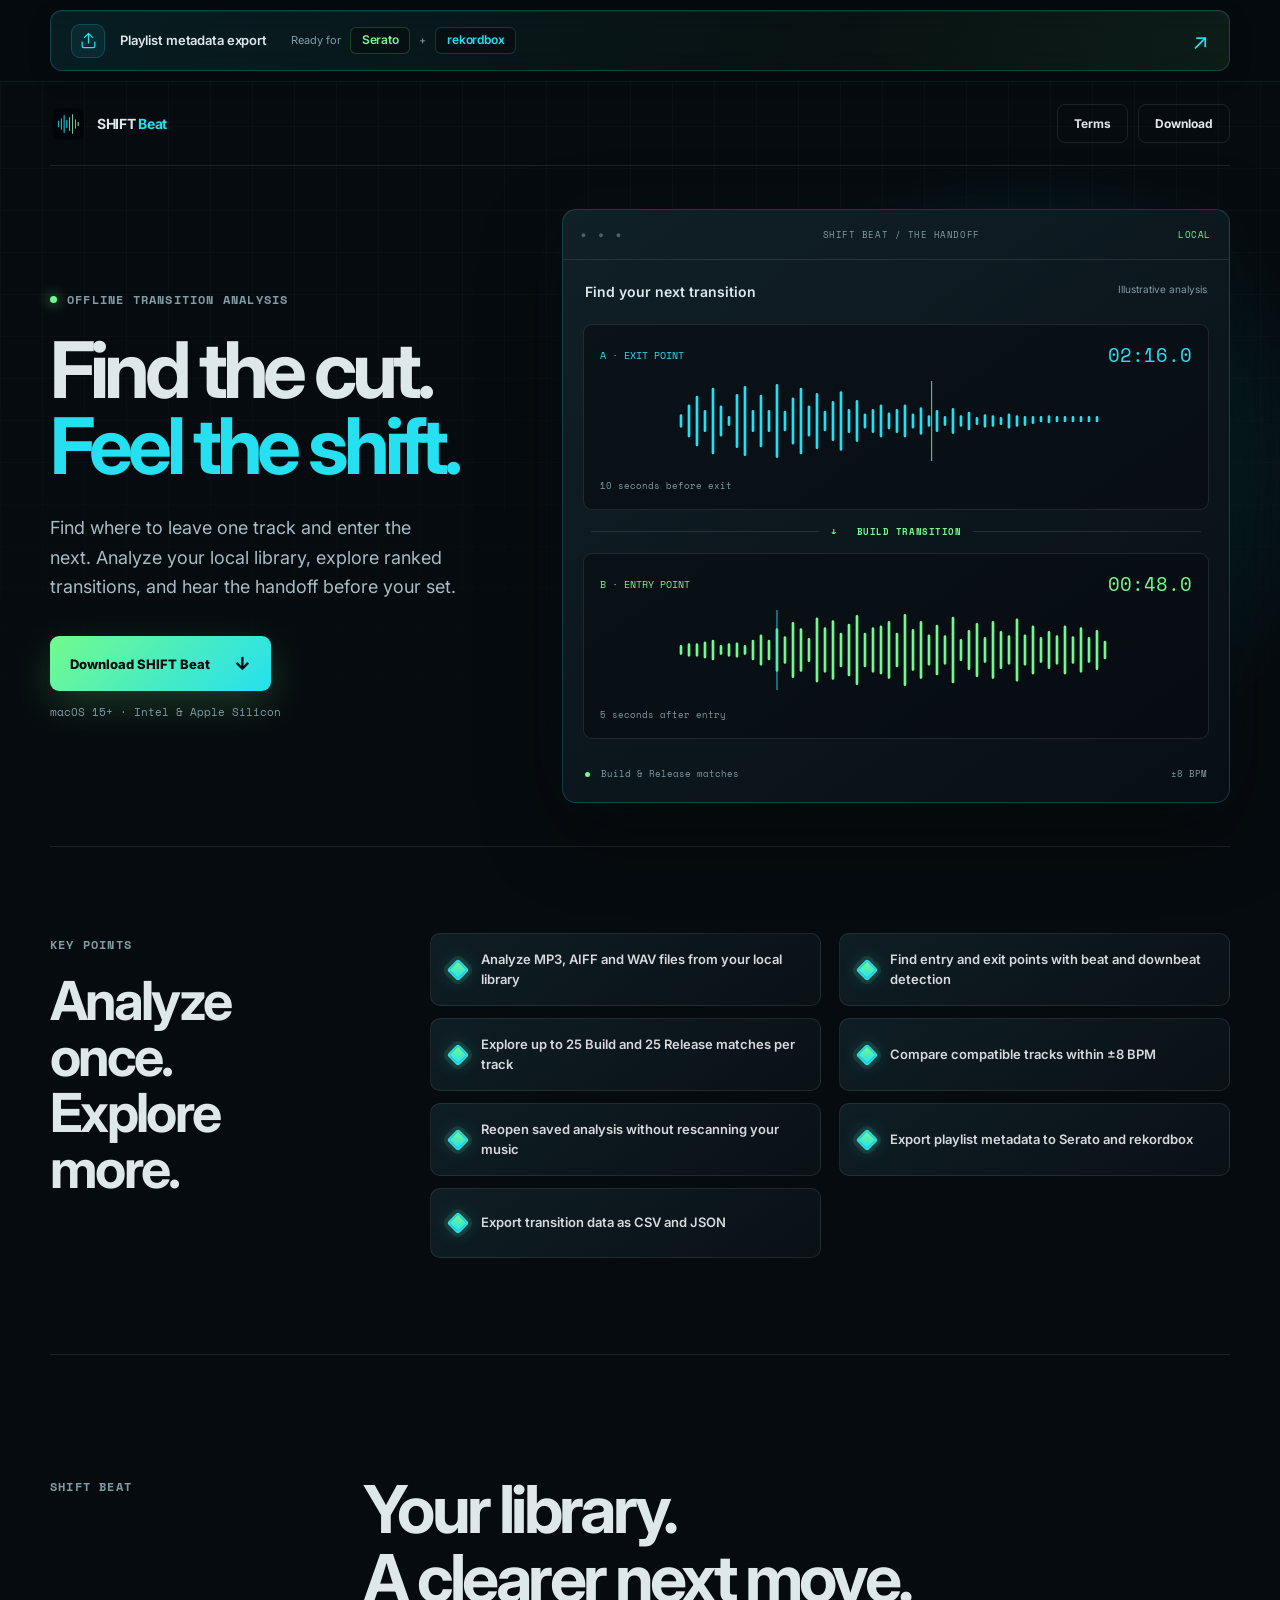
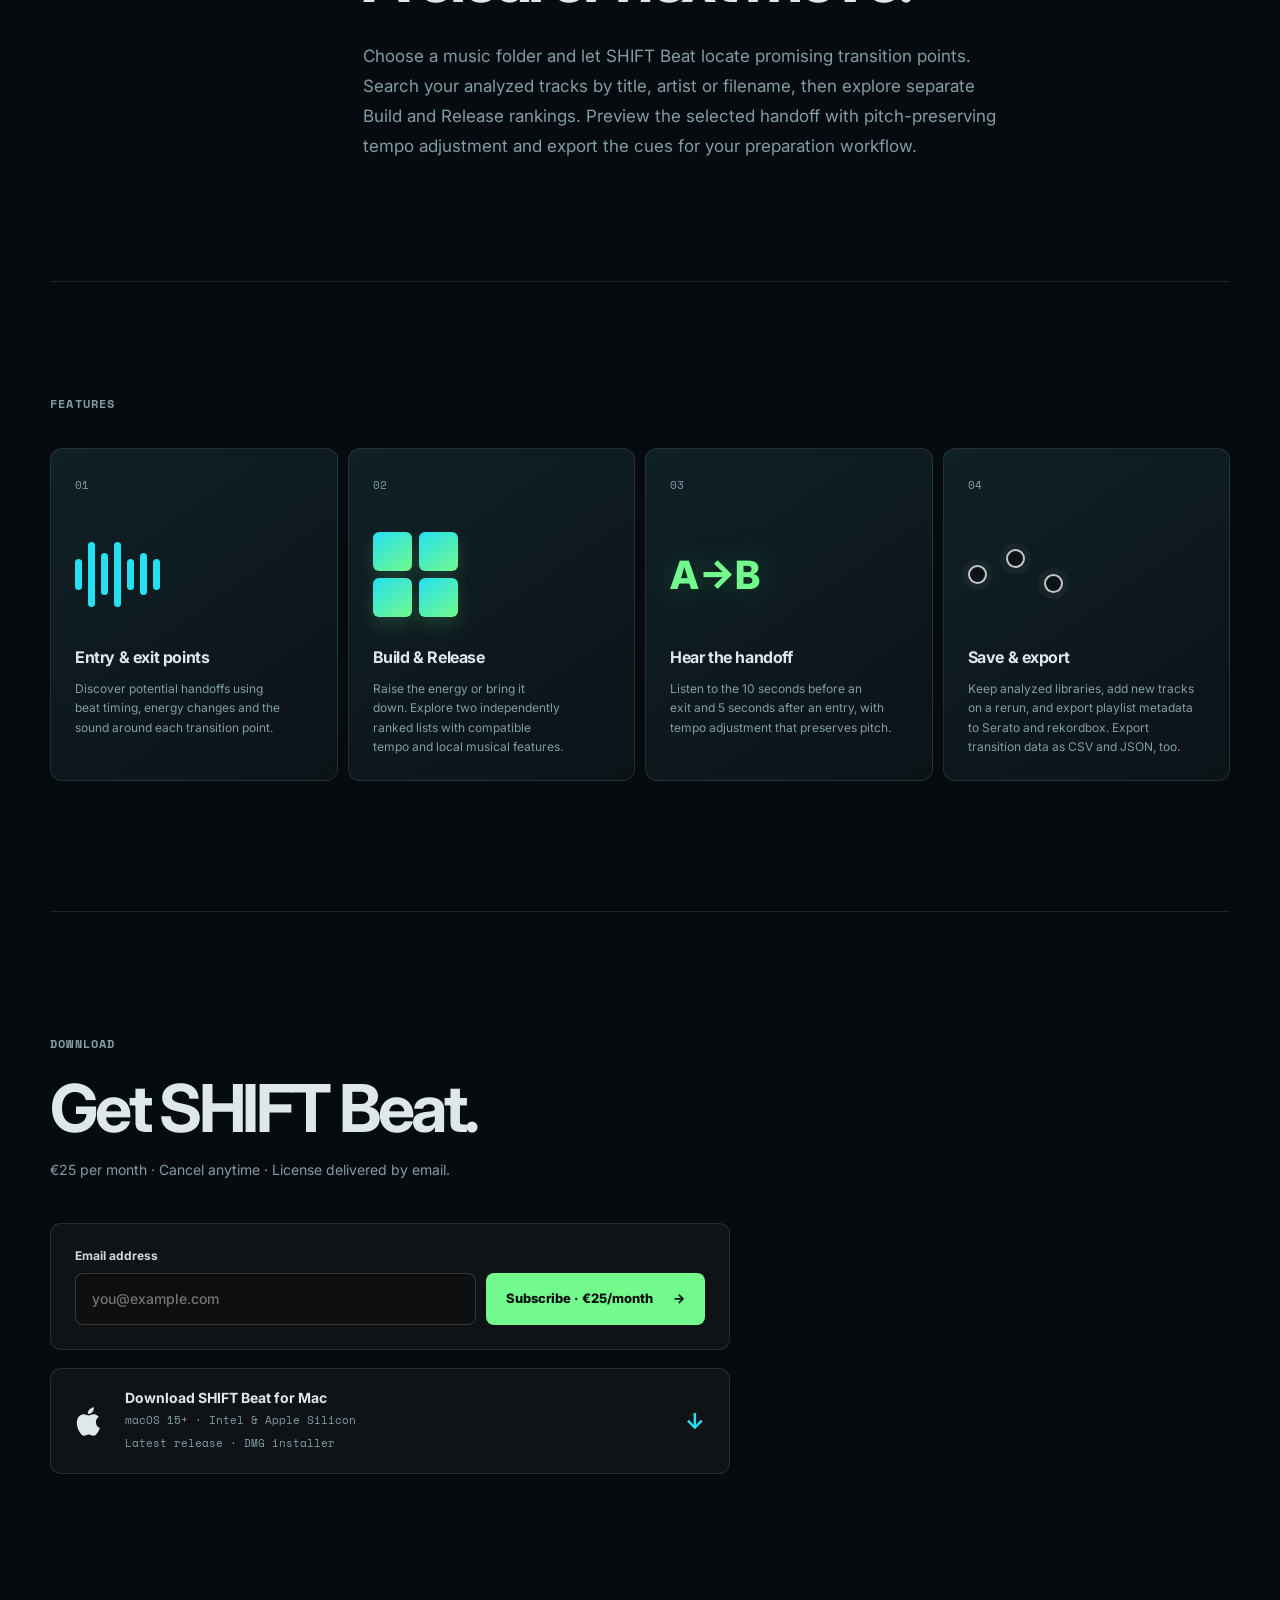
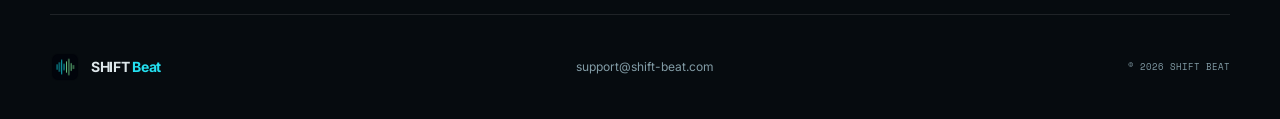
==== index.html @ c1dd95aa "LTS V9" ====
<!doctype html>
<html lang="en">
  <head>
    <meta charset="UTF-8" />
    <meta name="viewport" content="width=device-width, initial-scale=1.0" />
    <meta name="description" content="SHIFT Beat — offline DJ transition analysis for Mac. Find entry and exit points, compare Build and Release matches, and export playlist metadata to Serato and rekordbox." />
    <meta name="theme-color" content="#060b0f" />
    <title>SHIFT Beat — Offline DJ Transition Analysis for Mac</title>
    <link rel="icon" type="image/png" sizes="64x64" href="favicon.png" />
    <link rel="apple-touch-icon" href="assets/shiftbeat-icon.png" />
    <meta name="robots" content="index, follow" />
    <link rel="canonical" href="https://shift-beat.com/" />
    <meta property="og:type" content="website" />
    <meta property="og:site_name" content="SHIFT Beat" />
    <meta property="og:title" content="SHIFT Beat — Find your next transition" />
    <meta property="og:description" content="Offline DJ transition analysis for Mac. Discover entry and exit points, explore Build and Release matches, and export playlist metadata to Serato and rekordbox." />
    <meta property="og:url" content="https://shift-beat.com/" />
    <meta property="og:image" content="https://shift-beat.com/assets/social-card.png" />
    <meta property="og:image:alt" content="SHIFT Beat — offline transition analysis for Mac" />
    <meta name="twitter:card" content="summary_large_image" />
    <meta name="twitter:title" content="SHIFT Beat — Find your next transition" />
    <meta name="twitter:description" content="Analyze your local library. Find the cut. Feel the shift." />
    <meta name="twitter:image" content="https://shift-beat.com/assets/social-card.png" />
    <script type="application/ld+json">{"@context": "https://schema.org", "@type": "SoftwareApplication", "name": "SHIFT Beat", "url": "https://shift-beat.com/", "operatingSystem": "macOS 15 or newer", "applicationCategory": "MultimediaApplication", "description": "Offline music analysis for DJ entry and exit points, Build and Release transition matches, and cue exports.", "offers": {"@type": "Offer", "price": "25", "priceCurrency": "EUR", "description": "Monthly subscription. Cancel anytime."}, "featureList": ["Playlist metadata export to Serato and rekordbox", "Analyze MP3, AIFF and WAV files from your local library", "Find entry and exit points with beat and downbeat detection", "Explore up to 25 Build and 25 Release matches per track", "Compare compatible tracks within \u00b18 BPM", "Reopen saved analysis without rescanning your music", "Export CSV, JSON and rekordbox XML cues"]}</script>
    <link rel="stylesheet" href="styles.css" />
    <script src="app.js" defer></script>
  </head>
  <body>
    <a class="skip-link" href="#top">Skip to content</a>
    <aside class="partner-bar" aria-label="Playlist metadata export announcement">
      <a class="partner-bar-inner" href="#playlist-export">
        <span class="export-notice-icon" aria-hidden="true"><svg viewBox="0 0 24 24" fill="none"><path d="M12 15V3m0 0L7 8m5-5 5 5M4 14v5a2 2 0 0 0 2 2h12a2 2 0 0 0 2-2v-5" /></svg></span>
        <span class="export-notice-copy">
          <span class="export-notice-title">Playlist metadata export</span>
          <span class="export-notice-destinations"><span class="export-notice-label">Ready for</span><strong>Serato</strong><span class="export-notice-plus" aria-hidden="true">+</span><strong>rekordbox</strong></span>
        </span>
        <span class="export-notice-arrow" aria-hidden="true">↗</span>
      </a>
    </aside>

    <header>
      <a class="logo" href="#top" aria-label="SHIFT Beat home">
        <img src="assets/shiftbeat-icon.png" alt="" />
        <span>SHIFT <b>Beat</b></span>
      </a>
      <nav class="header-actions" aria-label="Primary navigation">
        <a class="header-download" href="terms.html">Terms</a>
        <a class="header-download" href="#download">Download</a>
      </nav>
    </header>

    <main id="top">
      <section class="hero">
        <div class="hero-copy">
          <p class="kicker"><span></span> Offline transition analysis</p>
          <h1>Find the cut.<br /><em>Feel the shift.</em></h1>
          <p class="lead">Find where to leave one track and enter the next. Analyze your local library, explore ranked transitions, and hear the handoff before your set.</p>
          <a class="button" href="#download">Download SHIFT Beat <span>↓</span></a>
          <p class="platforms">macOS 15+ · Intel &amp; Apple Silicon</p>
        </div>

        <div class="hero-visual" aria-label="Illustrative SHIFT Beat transition analysis">
          <div class="analysis-preview">
            <div class="preview-header"><span class="preview-dots" aria-hidden="true">● ● ●</span><span>SHIFT BEAT / THE HANDOFF</span><span class="preview-status">LOCAL</span></div>
            <div class="preview-title"><span>Find your next transition</span><small>Illustrative analysis</small></div>
            <div class="preview-wave"><div class="wave-caption"><span>A · EXIT POINT</span><b>02:16.0</b></div><svg viewBox="0 0 500 90" aria-hidden="true" class="waveform"><path d="M8 [base64]"/><path class="cue-line" d="M290 0v90"/></svg><small>10 seconds before exit</small></div>
            <div class="handoff-link"><span></span><b>↓ &nbsp; BUILD TRANSITION</b><span></span></div>
            <div class="preview-wave entry"><div class="wave-caption"><span>B · ENTRY POINT</span><b>00:48.0</b></div><svg viewBox="0 0 500 90" aria-hidden="true" class="waveform"><path d="M8 [base64]"/><path class="cue-line" d="M116 0v90"/></svg><small>5 seconds after entry</small></div>
            <div class="preview-bottom"><span><i></i> Build &amp; Release matches</span><span>±8 BPM</span></div>
          </div>
        </div>
      </section>

      <section class="key-points reveal" aria-labelledby="key-points-title">
        <div class="key-points-heading">
          <p class="section-label">Key Points</p>
          <h2 id="key-points-title">Analyze once.<br />Explore more.</h2>
        </div>
        <ul class="key-points-list">
          <li>Analyze MP3, AIFF and WAV files from your local library</li>
          <li>Find entry and exit points with beat and downbeat detection</li>
          <li>Explore up to 25 Build and 25 Release matches per track</li>
          <li>Compare compatible tracks within ±8 BPM</li>
          <li>Reopen saved analysis without rescanning your music</li>
          <li>Export playlist metadata to Serato and rekordbox</li>
          <li>Export transition data as CSV and JSON</li>
        </ul>
      </section>

      <section class="description reveal" aria-labelledby="description-title">
        <p class="section-label">SHIFT Beat</p>
        <div>
          <h2 id="description-title">Your library.<br />A clearer next move.</h2>
          <p>
            Choose a music folder and let SHIFT Beat locate promising transition points.
            Search your analyzed tracks by title, artist or filename, then explore separate
            Build and Release rankings. Preview the selected handoff with pitch-preserving
            tempo adjustment and export the cues for your preparation workflow.
          </p>
        </div>
      </section>

      <section class="features" aria-labelledby="features-title">
        <p class="section-label">Features</p>
        <h2 id="features-title" class="sr-only">SHIFT Beat features</h2>
        <div class="feature-grid">
          <article class="reveal">
            <span class="number">01</span>
            <div class="feature-icon waveform-icon" aria-hidden="true"><i></i><i></i><i></i><i></i><i></i><i></i><i></i></div>
            <h3>Entry &amp; exit points</h3>
            <p>Discover potential handoffs using beat timing, energy changes and the sound around each transition point.</p>
          </article>
          <article class="reveal">
            <span class="number">02</span>
            <div class="feature-icon pads-icon" aria-hidden="true"><i></i><i></i><i></i><i></i></div>
            <h3>Build &amp; Release</h3>
            <p>Raise the energy or bring it down. Explore two independently ranked lists with compatible tempo and local musical features.</p>
          </article>
          <article class="reveal">
            <span class="number">03</span>
            <div class="feature-icon fx-icon" aria-hidden="true">A→B</div>
            <h3>Hear the handoff</h3>
            <p>Listen to the 10 seconds before an exit and 5 seconds after an entry, with tempo adjustment that preserves pitch.</p>
          </article>
          <article class="reveal">
            <span class="number">04</span>
            <div class="feature-icon midi-icon" aria-hidden="true"><i></i><i></i><i></i></div>
            <h3 id="playlist-export">Save &amp; export</h3>
            <p>Keep analyzed libraries, add new tracks on a rerun, and export playlist metadata to Serato and rekordbox. Export transition data as CSV and JSON, too.</p>
          </article>
        </div>
      </section>

      <section class="download" id="download" aria-labelledby="download-title">
        <p class="section-label">Download</p>
        <h2 id="download-title">Get SHIFT Beat.</h2>
        <p class="download-note">€25 per month · Cancel anytime · License delivered by email.</p>

        <form class="purchase-form" id="purchase-form" novalidate>
          <label for="purchase-email">Email address</label>
          <div class="purchase-row">
            <input id="purchase-email" name="email" type="email" autocomplete="email" inputmode="email" placeholder="you@example.com" required />
            <button id="purchase-button" type="submit">Subscribe · €25/month <span aria-hidden="true">→</span></button>
          </div>
          <p class="purchase-status" id="purchase-status" role="status" aria-live="polite"></p>
        </form>

        <div class="download-list">
          <a class="release-download" href="https://github.com/davidparaschiv/shiftbeat-only-web/releases/latest/download/SHIFT.Beat.dmg">
            <svg class="os-icon" viewBox="0 0 24 24" aria-hidden="true"><path d="M16.7 12.8c0-2.7 2.2-4 2.3-4.1-1.3-1.9-3.3-2.1-4-2.1-1.7-.2-3.3 1-4.2 1-.9 0-2.2-1-3.7-1-1.9 0-3.7 1.1-4.7 2.8-2 3.5-.5 8.7 1.4 11.5 1 1.4 2.1 2.9 3.6 2.8 1.4-.1 2-1 3.7-1s2.2 1 3.7 1c1.5 0 2.5-1.4 3.5-2.8 1.1-1.6 1.5-3.2 1.6-3.3-.1 0-3.2-1.2-3.2-4.8ZM13.9 4.8c.8-1 1.4-2.4 1.2-3.8-1.2.1-2.7.8-3.6 1.8-.8.9-1.4 2.3-1.2 3.6 1.4.1 2.8-.7 3.6-1.6Z" /></svg>
            <span><strong>Download SHIFT Beat for Mac</strong><small>macOS 15+ · Intel &amp; Apple Silicon</small><small>Latest release · DMG installer</small></span>
            <b class="arrow" aria-hidden="true">↓</b>
          </a>
        </div>
      </section>
    </main>


    <footer>
      <a class="logo" href="#top"><img src="assets/shiftbeat-icon.png" alt="" /><span>SHIFT <b>Beat</b></span></a>
      <a class="footer-support" href="mailto:support@shift-beat.com">support@shift-beat.com</a>
      <p>© <span id="year"></span> SHIFT Beat</p>
    </footer>
  </body>
</html>
---- styles.css ----
@import url('https://fonts.googleapis.com/css2?family=Inter:wght@400;500;600;700;800&family=Space+Mono:wght@400;700&display=swap');

:root { color-scheme: dark; --bg:#060b0f; --panel:#0b1317; --panel-light:#102027; --text:#dee8eb; --muted:#829ca6; --line:rgba(255,255,255,.1); --cyan:#24e0f0; --accent:#73fa8c; --green:#73fa8c; --width:1180px; --partner-bar-height:82px; }
* { box-sizing: border-box; }
html { max-width:100%; overflow-x:clip; scroll-behavior:smooth; }
body { max-width:100%; margin:0; padding-top:var(--partner-bar-height); overflow-x:clip; background:var(--bg); color:var(--text); font-family:Inter,system-ui,sans-serif; -webkit-font-smoothing:antialiased; }
body::before { position:fixed; z-index:-2; inset:0; content:""; background-image:linear-gradient(rgba(255,255,255,.022) 1px,transparent 1px),linear-gradient(90deg,rgba(255,255,255,.022) 1px,transparent 1px); background-size:42px 42px; mask-image:linear-gradient(#000 30%,transparent 92%); }
a { color:inherit; text-decoration:none; }






header, main, footer { width:min(var(--width),calc(100% - 40px)); margin-inline:auto; }
header { height:84px; display:flex; align-items:center; justify-content:space-between; border-bottom:1px solid var(--line); }
.logo { display:inline-flex; align-items:center; gap:11px; font-size:14px; font-weight:700; letter-spacing:-.02em; }
.logo img { width:36px; height:36px; border-radius:9px; }
.logo b { color:var(--cyan); }
.header-actions { display:flex; align-items:center; gap:10px; }
.header-download { padding:11px 16px; border:1px solid var(--line); border-radius:8px; font-size:12px; font-weight:700; }
.header-download:hover { border-color:var(--cyan); }

.hero { position:relative; min-height:680px; display:grid; grid-template-columns:.84fr 1.16fr; align-items:center; gap:28px; }
.hero::after { position:absolute; z-index:-1; top:0; right:-160px; width:720px; height:600px; content:""; border-radius:50%; background:radial-gradient(circle,rgba(36,224,240,.2),transparent 68%); filter:blur(16px); }
.kicker,.section-label { color:var(--muted); font:700 12px/1 "Space Mono",monospace; letter-spacing:.1em; text-transform:uppercase; }
.kicker { display:flex; align-items:center; gap:10px; margin:0 0 26px; }
.kicker span { width:7px; height:7px; border-radius:50%; background:var(--green); box-shadow:0 0 13px var(--green); }
h1,h2,h3,p { text-wrap:balance; }
h1 { margin:0; max-width:660px; font-size:clamp(54px,6.1vw,88px); line-height:.98; letter-spacing:-.065em; }
h1 em { color:var(--cyan); font-style:normal; }
.lead { max-width:540px; margin:28px 0 34px; color:#a7bcc5; font-size:18px; line-height:1.65; }
.button { display:inline-flex; align-items:center; gap:24px; padding:17px 20px; border-radius:9px; background:linear-gradient(135deg,var(--accent),var(--cyan)); box-shadow:0 13px 40px rgba(115,250,140,.2); font-size:13px; font-weight:800; transition:filter .2s ease,transform .2s ease; }
.button:hover { filter:brightness(1.12); transform:translateY(-1px); }
.button span { font-size:18px; }
.platforms { margin:16px 0 0; color:#829ca6; font:400 11px/1 "Space Mono",monospace; }
.hero-visual { position:relative; min-height:480px; }

.key-points,.description,.features,.download { border-top:1px solid var(--line); }
.key-points { display:grid; grid-template-columns:minmax(230px,.8fr) minmax(0,2.2fr); gap:clamp(36px,7vw,100px); padding:86px 0 96px; }
.key-points-heading h2 { margin:22px 0 0; font-size:clamp(34px,4.2vw,54px); line-height:1.04; letter-spacing:-.05em; }
.key-points-list { display:grid; grid-template-columns:repeat(2,minmax(0,1fr)); gap:12px 18px; margin:0; padding:0; list-style:none; }
.key-points-list li { position:relative; min-height:70px; display:flex; align-items:center; padding:16px 17px 16px 50px; border:1px solid rgba(255,255,255,.085); border-radius:10px; background:linear-gradient(145deg,rgba(16,32,39,.9),rgba(11,19,23,.82)); color:#d8d9dc; font-size:13px; font-weight:600; line-height:1.5; }
.key-points-list li::before { position:absolute; left:19px; width:12px; height:12px; content:""; border:2px solid #24e0f0; border-radius:3px; background:linear-gradient(135deg,var(--accent),var(--cyan)); box-shadow:0 0 0 4px rgba(115,250,140,.1),0 0 18px rgba(36,224,240,.3); transform:rotate(45deg); }
.description { display:grid; grid-template-columns:1fr 3fr; gap:24px; padding:120px 0; }
.section-label { margin:6px 0 0; }
.description>div { max-width:800px; }
.description h2,.download h2 { margin:0; font-size:clamp(38px,5.4vw,66px); line-height:1.04; letter-spacing:-.055em; }
.description div p { max-width:650px; margin:30px 0 0; color:var(--muted); font-size:17px; line-height:1.75; }
.features { padding:110px 0 130px; }
.features>.section-label { margin-bottom:38px; }
.feature-grid { display:grid; grid-template-columns:repeat(4,1fr); gap:10px; }
.feature-grid article { min-height:305px; padding:24px; border:1px solid var(--line); border-radius:12px; background:linear-gradient(145deg,var(--panel-light),#0b1317); }
.number { color:#829ca6; font:400 11px/1 "Space Mono",monospace; }
.feature-icon { height:88px; margin:37px 0 29px; }
.feature-grid h3 { margin:0 0 12px; font-size:16px; letter-spacing:-.025em; }
.feature-grid p { margin:0; color:var(--muted); font-size:12px; line-height:1.6; }
.waveform-icon { display:flex; align-items:center; gap:6px; }
.waveform-icon i { width:7px; height:35%; border-radius:5px; background:var(--cyan); }
.waveform-icon i:nth-child(2n) { height:74%; } .waveform-icon i:nth-child(3n) { height:48%; }
.pads-icon { display:grid; grid-template-columns:repeat(2,39px); gap:7px; align-content:center; }
.pads-icon i { aspect-ratio:1; border-radius:6px; background:linear-gradient(145deg,#24e0f0,#73fa8c); box-shadow:0 8px 18px rgba(115,250,140,.16); }
.fx-icon { display:flex; align-items:center; color:var(--green); font:800 39px/1 Inter,sans-serif; text-shadow:0 0 30px rgba(61,245,122,.25); }
.midi-icon { display:flex; align-items:center; gap:19px; }
.midi-icon i { width:19px; height:19px; border:2px solid #c4c5c7; border-radius:50%; background:var(--panel); box-shadow:0 0 0 6px rgba(255,255,255,.04); }
.midi-icon i:nth-child(2) { transform:translateY(-16px); } .midi-icon i:nth-child(3) { transform:translateY(9px); }

.download { padding:120px 0 140px; }
.download h2 { margin-top:24px; }
.download-note { margin:18px 0 45px; color:var(--muted); font-size:14px; }
.purchase-form { max-width:680px; margin:0 0 18px; padding:24px; border:1px solid var(--line); border-radius:11px; background:rgba(21,23,26,.76); }
.purchase-form label { display:block; margin:0 0 10px; color:#d7d8da; font-size:12px; font-weight:700; }
.purchase-row { display:grid; grid-template-columns:1fr auto; gap:10px; }
.purchase-row input { min-width:0; height:52px; padding:0 16px; border:1px solid rgba(255,255,255,.16); border-radius:8px; outline:none; background:#0d0f11; color:var(--text); font:500 14px/1 Inter,sans-serif; }
.purchase-row input:focus { border-color:var(--green); box-shadow:0 0 0 3px rgba(61,245,122,.1); }
.purchase-row button { height:52px; display:inline-flex; align-items:center; justify-content:center; gap:20px; padding:0 20px; border:0; border-radius:8px; background:var(--green); color:#061009; font:800 13px/1 Inter,sans-serif; cursor:pointer; }
.purchase-row button:hover { filter:brightness(1.08); }
.purchase-row button:disabled { cursor:wait; opacity:.65; }
.purchase-status { min-height:19px; margin:12px 0 0; color:var(--muted); font-size:12px; line-height:1.55; }
.purchase-status:empty { display:none; }
.purchase-status[data-type="success"] { color:var(--green); }
.purchase-status[data-type="error"] { color:#ff7868; }
.download-list { max-width:680px; display:grid; gap:8px; }
.download-list a { min-height:90px; display:flex; align-items:center; gap:20px; padding:20px 24px; border:1px solid var(--line); border-radius:11px; background:rgba(21,23,26,.76); transition:border-color .2s ease,background .2s ease; }
.download-list a:hover { border-color:var(--cyan); background:#1c1817; }
.os-icon { width:30px; height:30px; flex:0 0 auto; fill:var(--text); }
.download-list a>span:nth-child(2) { display:flex; flex-direction:column; gap:6px; }
.download-list strong { font-size:14px; } .download-list small { color:var(--muted); font:400 11px/1 "Space Mono",monospace; }
.arrow { margin-left:auto; color:var(--cyan); font-size:22px; }
footer { min-height:105px; display:flex; align-items:center; justify-content:space-between; border-top:1px solid var(--line); }
footer p { color:#829ca6; font:400 9px/1 "Space Mono",monospace; text-transform:uppercase; }
footer .logo img { width:30px; height:30px; }
.sr-only { position:absolute; width:1px; height:1px; padding:0; margin:-1px; overflow:hidden; clip:rect(0,0,0,0); white-space:nowrap; border:0; }

@media (max-width:900px) { .hero { grid-template-columns:1fr; padding-top:90px; } .hero-visual { min-height:400px; } .key-points { grid-template-columns:1fr; } .description { grid-template-columns:1fr; } .feature-grid { grid-template-columns:repeat(2,1fr); } }
@media (max-width:560px) { :root { --partner-bar-height:108px; }    header,main,footer { width:min(var(--width),calc(100% - 28px)); } header { height:72px; } .header-actions { gap:7px; } .header-download { padding:9px 11px; } .hero { min-height:auto; padding:58px 0 50px; } h1 { font-size:clamp(48px,15vw,54px); } .lead { font-size:16px; } .hero-visual { min-height:310px; } .key-points { padding:72px 0 82px; gap:34px; } .key-points-list { grid-template-columns:1fr; gap:9px; } .key-points-list li { min-height:64px; padding:14px 15px 14px 47px; } .description { padding:90px 0; } .feature-grid { grid-template-columns:1fr; } .features { padding:85px 0 100px; } .feature-grid article { min-height:285px; } .download { padding:90px 0 110px; } .purchase-form { padding:18px; } .purchase-row { grid-template-columns:1fr; } .purchase-row button { width:100%; } .download-list a { min-height:92px; padding:18px; touch-action:manipulation; } footer { min-height:130px; padding:24px 0; align-items:flex-start; flex-direction:column; justify-content:center; gap:16px; } footer p { margin:0; } }
@media (prefers-reduced-motion:reduce) { html { scroll-behavior:auto; } *,*::before,*::after { animation-duration:.01ms!important; transition-duration:.01ms!important; } }

.button { color:var(--bg); }
a:focus-visible,button:focus-visible { outline:2px solid var(--cyan); outline-offset:5px; }
.skip-link { position:fixed; top:-100px; left:16px; z-index:2000; padding:14px; background:var(--cyan); color:var(--bg); border-radius:6px; }
.skip-link:focus { top:12px; }
.hero-visual { min-width:0; display:flex; align-items:center; }
.analysis-preview { width:100%; border:1px solid rgba(36,224,240,.2); border-radius:14px; background:linear-gradient(145deg,#102027,#080f14); box-shadow:0 28px 80px #0006,0 0 70px #24e0f009; overflow:hidden; }
.preview-header { display:flex; align-items:center; justify-content:space-between; gap:8px; padding:18px; border-bottom:1px solid var(--line); color:var(--muted); font:9px "Space Mono",monospace; letter-spacing:.06em; }
.preview-dots { color:#4c626a; letter-spacing:3px; }
.preview-status { color:var(--green); }
.preview-title { display:flex; flex-wrap:wrap; justify-content:space-between; gap:8px; padding:23px 22px 12px; font-size:14px; font-weight:600; }
.preview-title small { color:var(--muted); font-size:10px; font-weight:400; }
.preview-wave { margin:12px 20px; padding:16px; border:1px solid var(--line); border-radius:9px; background:#060b0f88; }
.wave-caption { display:flex; justify-content:space-between; align-items:center; color:var(--cyan); font:10px "Space Mono",monospace; }
.wave-caption b { font-size:19px; font-weight:400; }
.waveform { display:block; width:100%; height:80px; margin:12px 0; fill:none; stroke:var(--cyan); stroke-width:3; stroke-linecap:round; }
.waveform .cue-line { stroke:var(--green); stroke-width:1; }
.preview-wave small { color:var(--muted); font:9px "Space Mono",monospace; }
.entry .waveform,.entry .wave-caption { stroke:var(--green); color:var(--green); }
.entry .cue-line { stroke:var(--cyan); }
.handoff-link { display:flex; align-items:center; gap:12px; padding:3px 28px; color:var(--green); font:9px "Space Mono",monospace; letter-spacing:.06em; }
.handoff-link span { height:1px; background:var(--line); flex:1; }
.preview-bottom { display:flex; justify-content:space-between; gap:10px; padding:16px 22px 22px; color:var(--muted); font:9px "Space Mono",monospace; }
.preview-bottom i { display:inline-block; width:5px; height:5px; margin-right:5px; background:var(--green); border-radius:50%; }
.release-pending { display:flex; align-items:center; gap:20px; padding:22px 24px; border:1px solid var(--line); border-radius:11px; background:var(--panel); }
.release-pending>span { display:flex; flex-direction:column; gap:9px; }
.download-list small { line-height:1.6; }
.release-pending small:last-child { color:var(--green); }
.footer-support { color:var(--muted); font-size:12px; }
@media(max-width:560px) { .analysis-preview { margin-top:12px; } .preview-header { padding:13px 12px; font-size:7px; } .preview-dots { letter-spacing:1px; } .preview-title { padding:20px 14px 8px; } .preview-wave { margin:12px; padding:13px; } .preview-bottom { padding:13px 14px 18px; font-size:8px; } .wave-caption { font-size:9px; } .wave-caption b { font-size:17px; } .hero-visual { min-height:0; } .platforms { line-height:1.7; } .download-list small { font-size:10px; } .release-pending { padding:18px; gap:14px; } }
.download { scroll-margin-top:calc(var(--partner-bar-height) + 24px); }


.partner-bar { position:fixed; z-index:1000; inset:0 0 auto; height:var(--partner-bar-height); padding-block:10px; background:rgba(6,11,15,.9); backdrop-filter:blur(18px); border-bottom:1px solid rgba(36,224,240,.1); }
.partner-bar-inner { width:min(var(--width),calc(100% - 40px)); height:100%; display:flex; align-items:center; gap:15px; margin-inline:auto; padding:10px 20px; border:1px solid rgba(36,224,240,.22); border-radius:12px; background:linear-gradient(105deg,rgba(36,224,240,.09),rgba(115,250,140,.035) 65%,rgba(115,250,140,.08)); box-shadow:inset 0 1px 0 rgba(255,255,255,.035),0 6px 25px #0002; transition:border-color .2s ease,background .2s ease; }
.partner-bar-inner:hover { border-color:rgba(115,250,140,.55); background:linear-gradient(105deg,rgba(36,224,240,.13),rgba(115,250,140,.07)); }
.export-notice-icon { display:grid; place-items:center; flex:0 0 34px; width:34px; height:34px; border:1px solid rgba(36,224,240,.2); border-radius:9px; background:rgba(36,224,240,.07); color:var(--cyan); }
.export-notice-icon svg { width:19px; height:19px; stroke:currentColor; stroke-width:1.6; stroke-linecap:round; stroke-linejoin:round; }
.export-notice-copy { display:flex; align-items:center; gap:24px; min-width:0; flex:1; }
.export-notice-title { color:var(--text); font-size:13px; font-weight:600; letter-spacing:-.01em; }
.export-notice-destinations { display:flex; align-items:center; gap:9px; }
.export-notice-label { color:var(--muted); font-size:11px; }
.export-notice-destinations strong { padding:5px 11px; border:1px solid rgba(115,250,140,.2); border-radius:6px; background:rgba(6,11,15,.45); color:var(--green); font-size:12px; font-weight:600; letter-spacing:-.02em; line-height:1.2; }
.export-notice-destinations strong:last-child { color:var(--cyan); border-color:rgba(36,224,240,.2); }
.export-notice-plus { color:var(--muted); font-size:11px; }
.export-notice-arrow { color:var(--cyan); font-size:22px; font-weight:400; }
#playlist-export { scroll-margin-top:calc(var(--partner-bar-height) + 30px); }
@media(max-width:700px) { .export-notice-copy { flex-direction:column; align-items:flex-start; gap:7px; } .export-notice-label { display:none; } }
@media(max-width:560px) { .partner-bar-inner { width:calc(100% - 28px); padding:10px 13px; gap:12px; } .export-notice-title { font-size:12px; } .export-notice-destinations { gap:7px; } .export-notice-destinations strong { padding:4px 9px; font-size:11px; } .export-notice-arrow { margin-left:auto; } }

/* Opening statement: expressive type with a compact, readable mobile hierarchy. */
.hero-copy { min-width:0; }
.hero-statement { max-width:600px; font-size:clamp(36px,3.8vw,54px); line-height:1.06; letter-spacing:-.05em; }
.hero-statement-main { display:block; text-wrap:balance; }
.hero-statement-context { display:block; max-width:400px; margin-top:20px; color:#a7bcc5; font-size:clamp(17px,1.5vw,21px); font-weight:500; line-height:1.5; letter-spacing:-.02em; }
.hero-statement em { display:block; margin-top:9px; color:var(--cyan); background:linear-gradient(100deg,var(--cyan),var(--green)); background-clip:text; -webkit-background-clip:text; -webkit-text-fill-color:transparent; font-size:clamp(34px,3.7vw,52px); line-height:1.15; letter-spacing:-.045em; }
.hero-statement-ending { display:block; margin-top:12px; color:var(--text); font-size:15px; font-weight:500; line-height:1.5; letter-spacing:.015em; }
@media(max-width:900px) { .hero-statement { max-width:640px; font-size:clamp(38px,6vw,54px); } .hero-statement em { font-size:clamp(36px,6vw,52px); } }
@media(max-width:560px) { .hero-statement { font-size:clamp(33px,9vw,46px); } .hero-statement-context { margin-top:18px; font-size:17px; } .hero-statement em { font-size:clamp(32px,8.5vw,44px); } .hero-statement-ending { font-size:14px; } }
@media(forced-colors:active) { .hero-statement em { background:none; color:CanvasText; -webkit-text-fill-color:CanvasText; } }

.transition-modes,.playlist-section { padding:90px 0; border-top:1px solid var(--line); }
.transition-modes h2,.playlist-section h2 { margin:23px 0 35px; font-size:clamp(34px,4.4vw,56px); line-height:1.06; letter-spacing:-.05em; }
.mode-grid { display:grid; grid-template-columns:repeat(3,minmax(0,1fr)); gap:14px; }
.mode-grid article { padding:28px; border:1px solid var(--line); border-radius:13px; background:linear-gradient(145deg,var(--panel-light),var(--panel)); }
.mode-symbol { color:var(--cyan); font-size:47px; line-height:1; }
.mode-grid article:nth-child(2) .mode-symbol { color:var(--green); }
.mode-grid article:nth-child(3) .mode-symbol { color:var(--text); }
.mode-label { margin:24px 0 16px; color:var(--cyan); font:700 10px/1.6 "Space Mono",monospace; letter-spacing:.08em; }
.mode-grid h3,.playlist-steps h3 { margin:0 0 12px; font-size:21px; letter-spacing:-.03em; }
.mode-grid article>p:last-child,.playlist-section>div>p:last-child,.playlist-steps p { margin:0; color:var(--muted); font-size:14px; line-height:1.75; text-wrap:pretty; }
.mode-note { margin:22px 0 0; color:var(--muted); font-size:12px; line-height:1.7; }
.playlist-section { display:grid; grid-template-columns:1fr 1.2fr; gap:70px; align-items:center; }
.playlist-section h2 { margin-bottom:24px; }
.playlist-steps { list-style:none; padding:0; margin:0; }
.playlist-steps li { display:flex; gap:22px; padding:25px 0; border-bottom:1px solid var(--line); }
.playlist-steps li:first-child { padding-top:0; }
.playlist-steps li>span { color:var(--green); font:400 20px/1.5 "Space Mono",monospace; }
.playlist-steps h3 { font-size:17px; }
@media(max-width:900px) { .playlist-section { grid-template-columns:1fr; gap:32px; } }
@media(max-width:700px) { .mode-grid { grid-template-columns:1fr; } .transition-modes,.playlist-section { padding:70px 0; } .mode-grid article { padding:24px; } }
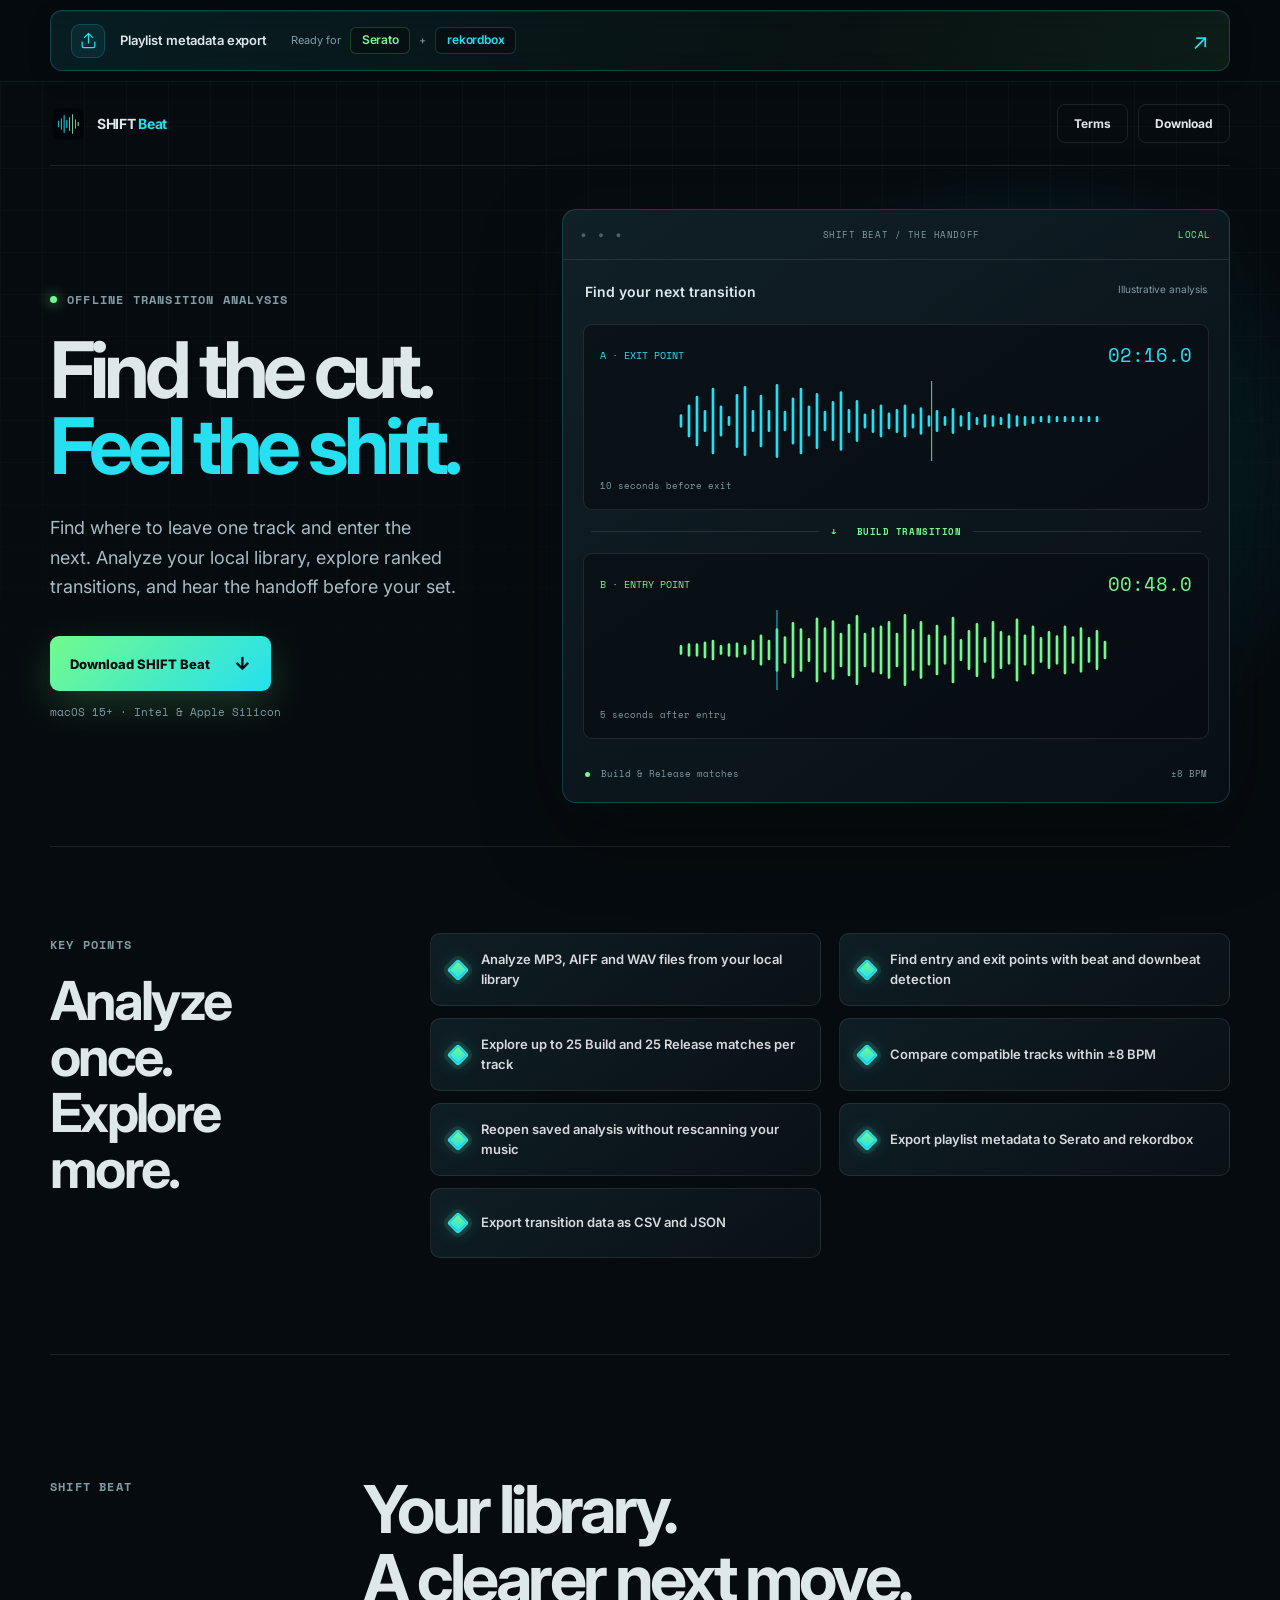
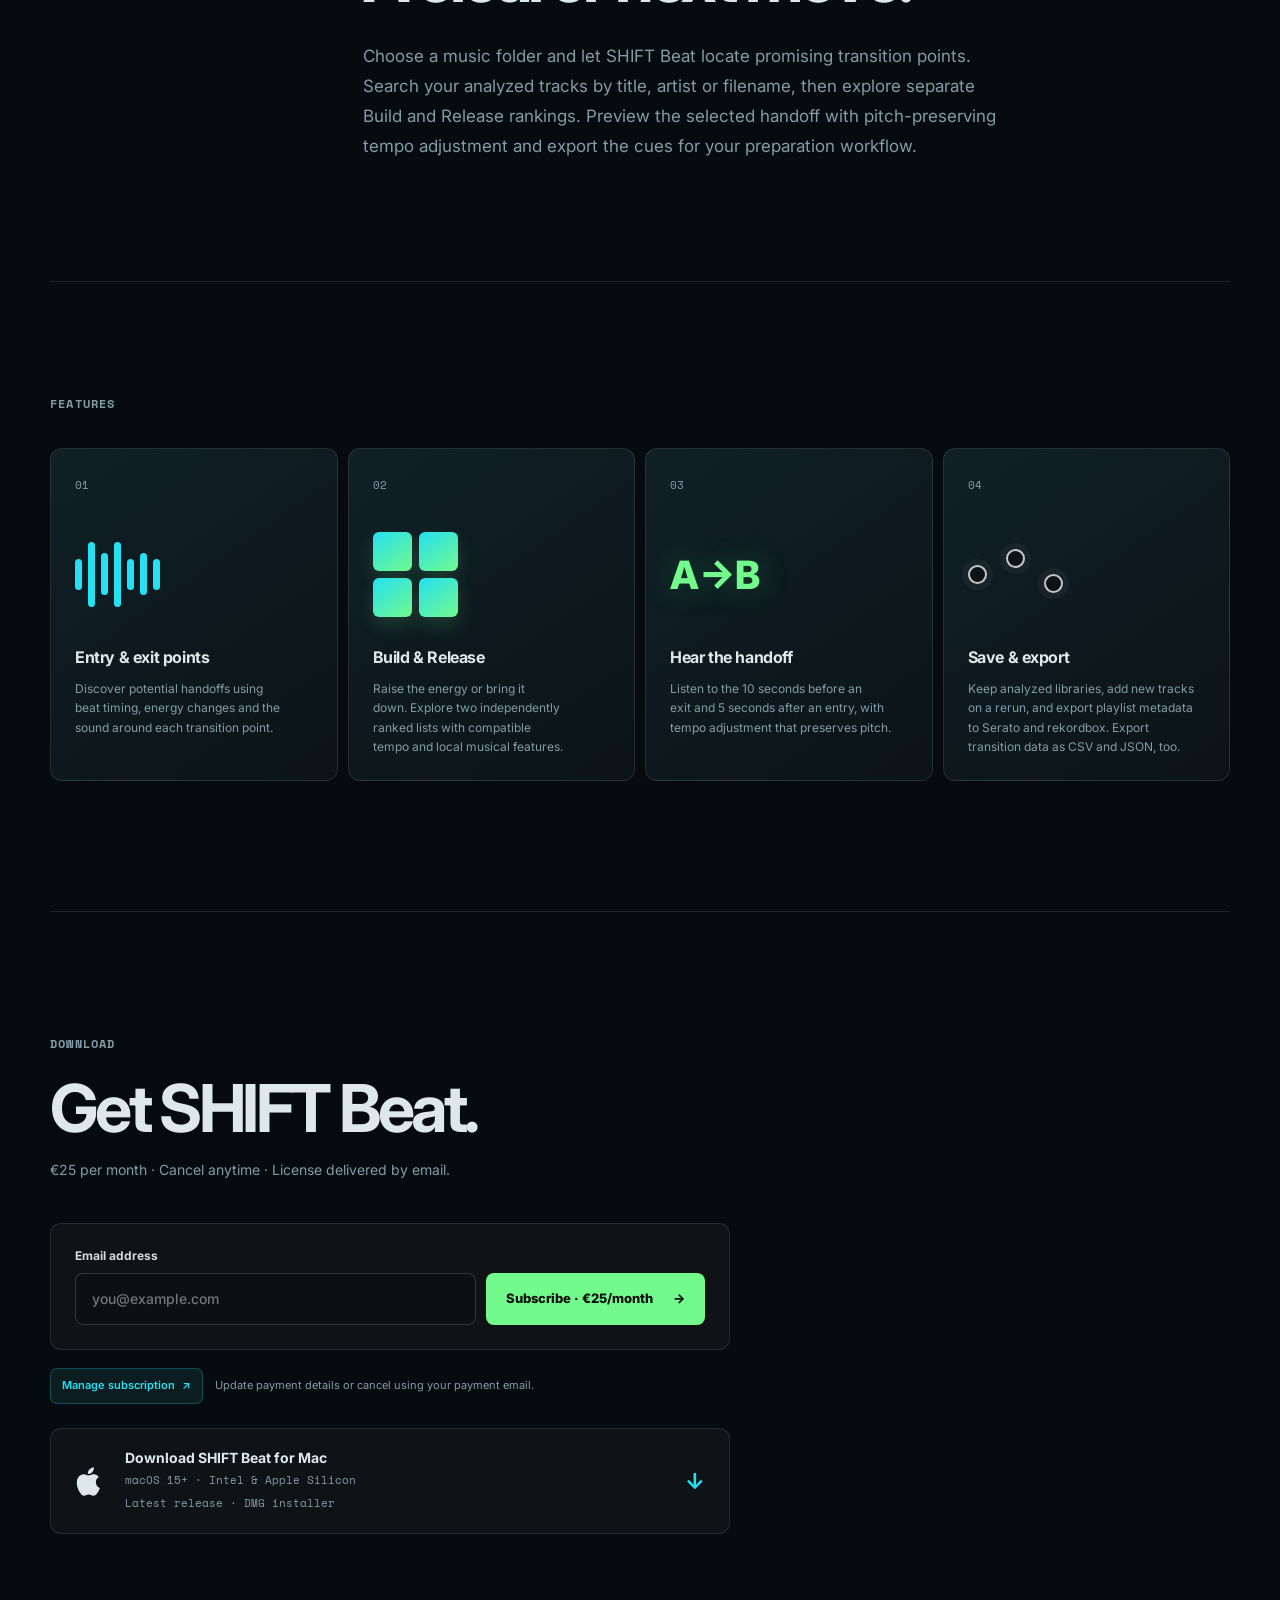
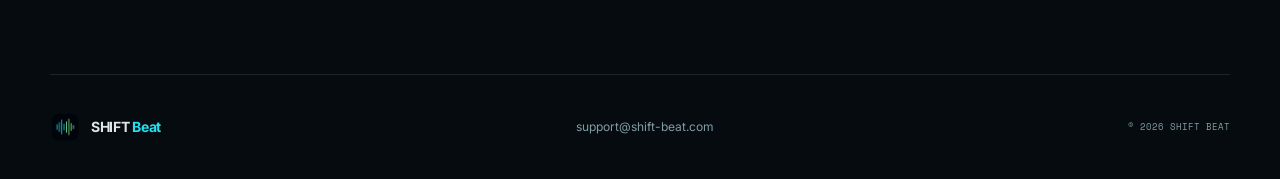
==== commit 0a326df1: "LTS V9" ====
--- a/index.html
+++ b/index.html
@@ -145,6 +145,8 @@
           <p class="purchase-status" id="purchase-status" role="status" aria-live="polite"></p>
         </form>
 
+        <p class="subscription-management"><a href="https://billing.stripe.com/p/login/cNi9AM5Rm95q5wxa2d28800">Manage subscription <span aria-hidden="true">↗</span></a><span>Update payment details or cancel using your payment email.</span></p>
+
         <div class="download-list">
           <a class="release-download" href="https://github.com/davidparaschiv/shiftbeat-only-web/releases/latest/download/SHIFT.Beat.dmg">
             <svg class="os-icon" viewBox="0 0 24 24" aria-hidden="true"><path d="M16.7 12.8c0-2.7 2.2-4 2.3-4.1-1.3-1.9-3.3-2.1-4-2.1-1.7-.2-3.3 1-4.2 1-.9 0-2.2-1-3.7-1-1.9 0-3.7 1.1-4.7 2.8-2 3.5-.5 8.7 1.4 11.5 1 1.4 2.1 2.9 3.6 2.8 1.4-.1 2-1 3.7-1s2.2 1 3.7 1c1.5 0 2.5-1.4 3.5-2.8 1.1-1.6 1.5-3.2 1.6-3.3-.1 0-3.2-1.2-3.2-4.8ZM13.9 4.8c.8-1 1.4-2.4 1.2-3.8-1.2.1-2.7.8-3.6 1.8-.8.9-1.4 2.3-1.2 3.6 1.4.1 2.8-.7 3.6-1.6Z" /></svg>
--- a/styles.css
+++ b/styles.css
@@ -78,6 +78,11 @@
 .purchase-row button:disabled { cursor:wait; opacity:.65; }
 .purchase-status { min-height:19px; margin:12px 0 0; color:var(--muted); font-size:12px; line-height:1.55; }
 .purchase-status:empty { display:none; }
+.subscription-management { display:flex; flex-wrap:wrap; align-items:center; gap:6px 12px; max-width:680px; margin:0 0 24px; font-size:11px; line-height:1.6; }
+.subscription-management a { display:inline-flex; flex:0 0 auto; align-items:center; justify-content:center; gap:7px; min-height:36px; padding:6px 11px; border:1px solid color-mix(in srgb,var(--cyan) 24%,transparent); border-radius:7px; background:color-mix(in srgb,var(--cyan) 5%,var(--panel)); color:var(--cyan); font-size:11px; font-weight:600; transition:border-color .2s ease,background .2s ease; }
+.subscription-management a:hover { border-color:var(--cyan); background:color-mix(in srgb,var(--cyan) 10%,var(--panel)); }
+.subscription-management a:focus-visible { outline:2px solid var(--cyan); outline-offset:4px; }
+.subscription-management>span { color:var(--muted); }
 .purchase-status[data-type="success"] { color:var(--green); }
 .purchase-status[data-type="error"] { color:#ff7868; }
 .download-list { max-width:680px; display:grid; gap:8px; }
@@ -144,35 +149,3 @@
 #playlist-export { scroll-margin-top:calc(var(--partner-bar-height) + 30px); }
 @media(max-width:700px) { .export-notice-copy { flex-direction:column; align-items:flex-start; gap:7px; } .export-notice-label { display:none; } }
 @media(max-width:560px) { .partner-bar-inner { width:calc(100% - 28px); padding:10px 13px; gap:12px; } .export-notice-title { font-size:12px; } .export-notice-destinations { gap:7px; } .export-notice-destinations strong { padding:4px 9px; font-size:11px; } .export-notice-arrow { margin-left:auto; } }
-
-/* Opening statement: expressive type with a compact, readable mobile hierarchy. */
-.hero-copy { min-width:0; }
-.hero-statement { max-width:600px; font-size:clamp(36px,3.8vw,54px); line-height:1.06; letter-spacing:-.05em; }
-.hero-statement-main { display:block; text-wrap:balance; }
-.hero-statement-context { display:block; max-width:400px; margin-top:20px; color:#a7bcc5; font-size:clamp(17px,1.5vw,21px); font-weight:500; line-height:1.5; letter-spacing:-.02em; }
-.hero-statement em { display:block; margin-top:9px; color:var(--cyan); background:linear-gradient(100deg,var(--cyan),var(--green)); background-clip:text; -webkit-background-clip:text; -webkit-text-fill-color:transparent; font-size:clamp(34px,3.7vw,52px); line-height:1.15; letter-spacing:-.045em; }
-.hero-statement-ending { display:block; margin-top:12px; color:var(--text); font-size:15px; font-weight:500; line-height:1.5; letter-spacing:.015em; }
-@media(max-width:900px) { .hero-statement { max-width:640px; font-size:clamp(38px,6vw,54px); } .hero-statement em { font-size:clamp(36px,6vw,52px); } }
-@media(max-width:560px) { .hero-statement { font-size:clamp(33px,9vw,46px); } .hero-statement-context { margin-top:18px; font-size:17px; } .hero-statement em { font-size:clamp(32px,8.5vw,44px); } .hero-statement-ending { font-size:14px; } }
-@media(forced-colors:active) { .hero-statement em { background:none; color:CanvasText; -webkit-text-fill-color:CanvasText; } }
-
-.transition-modes,.playlist-section { padding:90px 0; border-top:1px solid var(--line); }
-.transition-modes h2,.playlist-section h2 { margin:23px 0 35px; font-size:clamp(34px,4.4vw,56px); line-height:1.06; letter-spacing:-.05em; }
-.mode-grid { display:grid; grid-template-columns:repeat(3,minmax(0,1fr)); gap:14px; }
-.mode-grid article { padding:28px; border:1px solid var(--line); border-radius:13px; background:linear-gradient(145deg,var(--panel-light),var(--panel)); }
-.mode-symbol { color:var(--cyan); font-size:47px; line-height:1; }
-.mode-grid article:nth-child(2) .mode-symbol { color:var(--green); }
-.mode-grid article:nth-child(3) .mode-symbol { color:var(--text); }
-.mode-label { margin:24px 0 16px; color:var(--cyan); font:700 10px/1.6 "Space Mono",monospace; letter-spacing:.08em; }
-.mode-grid h3,.playlist-steps h3 { margin:0 0 12px; font-size:21px; letter-spacing:-.03em; }
-.mode-grid article>p:last-child,.playlist-section>div>p:last-child,.playlist-steps p { margin:0; color:var(--muted); font-size:14px; line-height:1.75; text-wrap:pretty; }
-.mode-note { margin:22px 0 0; color:var(--muted); font-size:12px; line-height:1.7; }
-.playlist-section { display:grid; grid-template-columns:1fr 1.2fr; gap:70px; align-items:center; }
-.playlist-section h2 { margin-bottom:24px; }
-.playlist-steps { list-style:none; padding:0; margin:0; }
-.playlist-steps li { display:flex; gap:22px; padding:25px 0; border-bottom:1px solid var(--line); }
-.playlist-steps li:first-child { padding-top:0; }
-.playlist-steps li>span { color:var(--green); font:400 20px/1.5 "Space Mono",monospace; }
-.playlist-steps h3 { font-size:17px; }
-@media(max-width:900px) { .playlist-section { grid-template-columns:1fr; gap:32px; } }
-@media(max-width:700px) { .mode-grid { grid-template-columns:1fr; } .transition-modes,.playlist-section { padding:70px 0; } .mode-grid article { padding:24px; } }
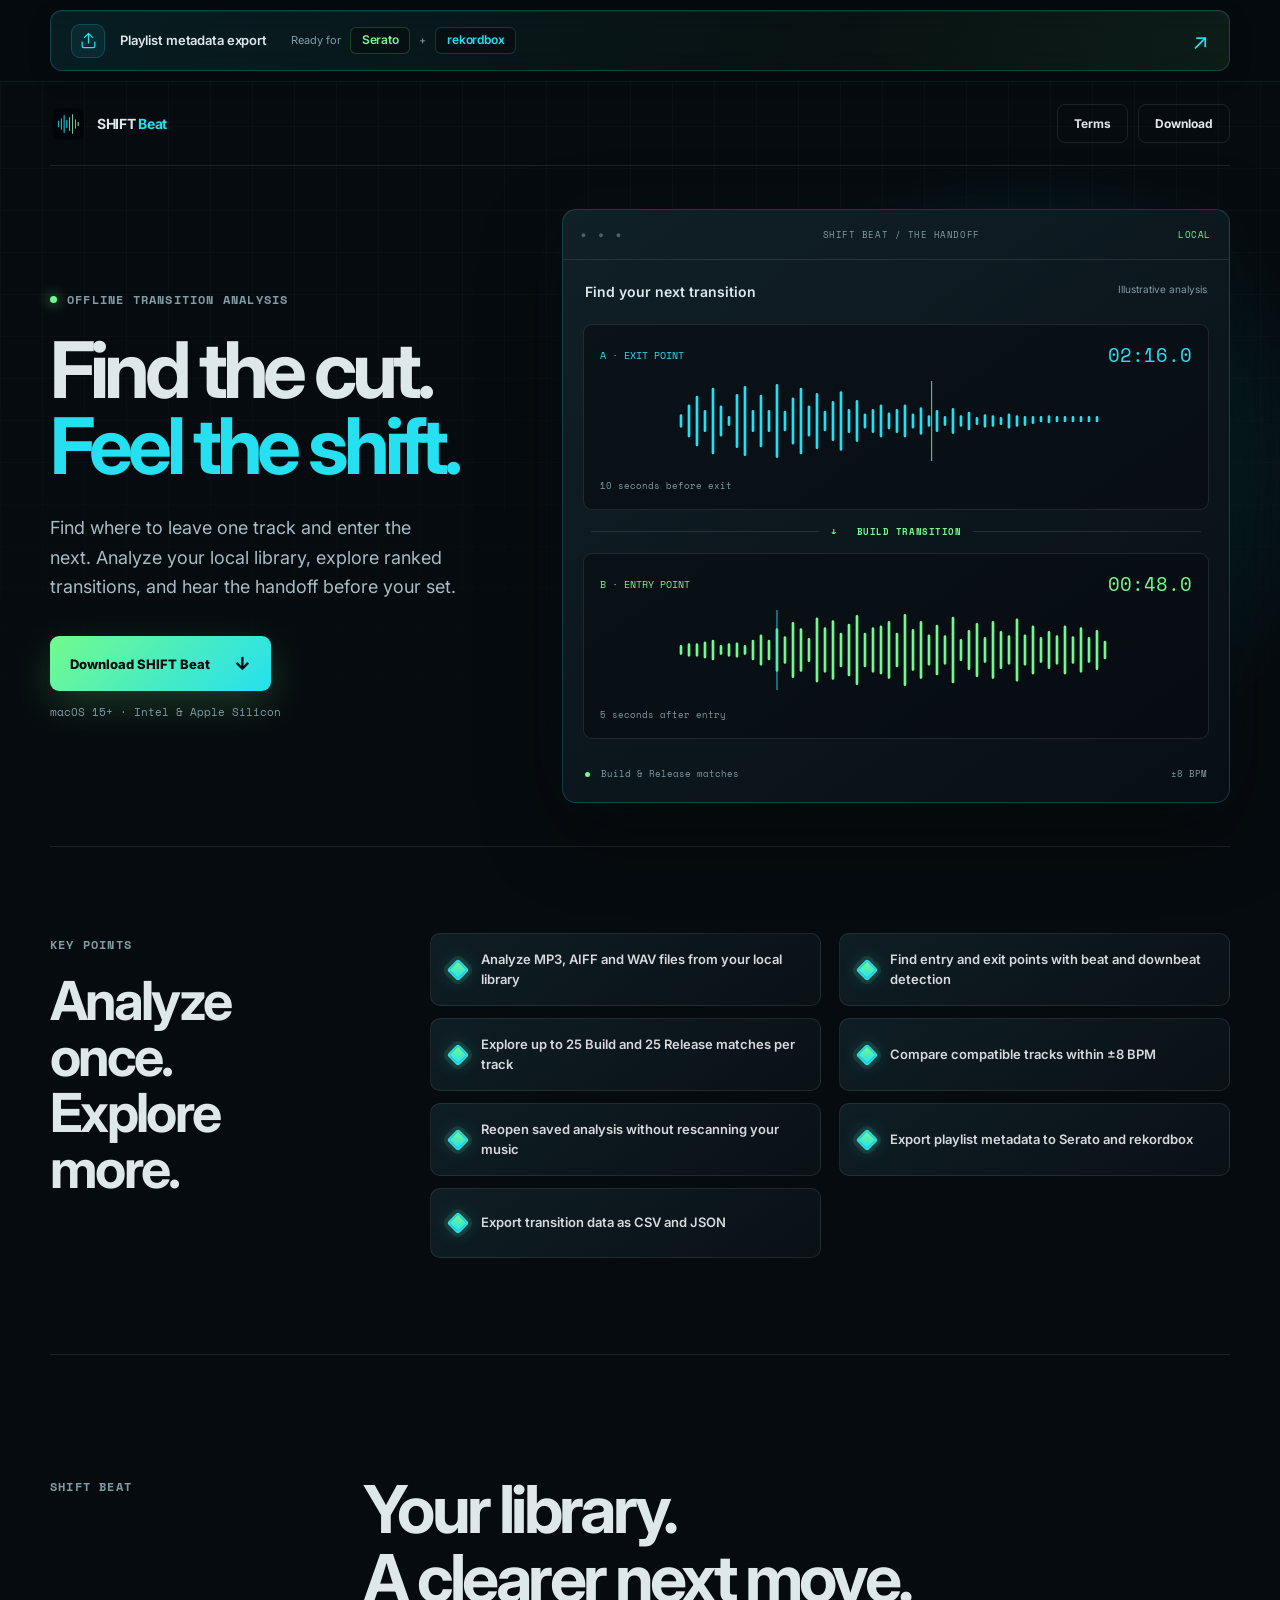
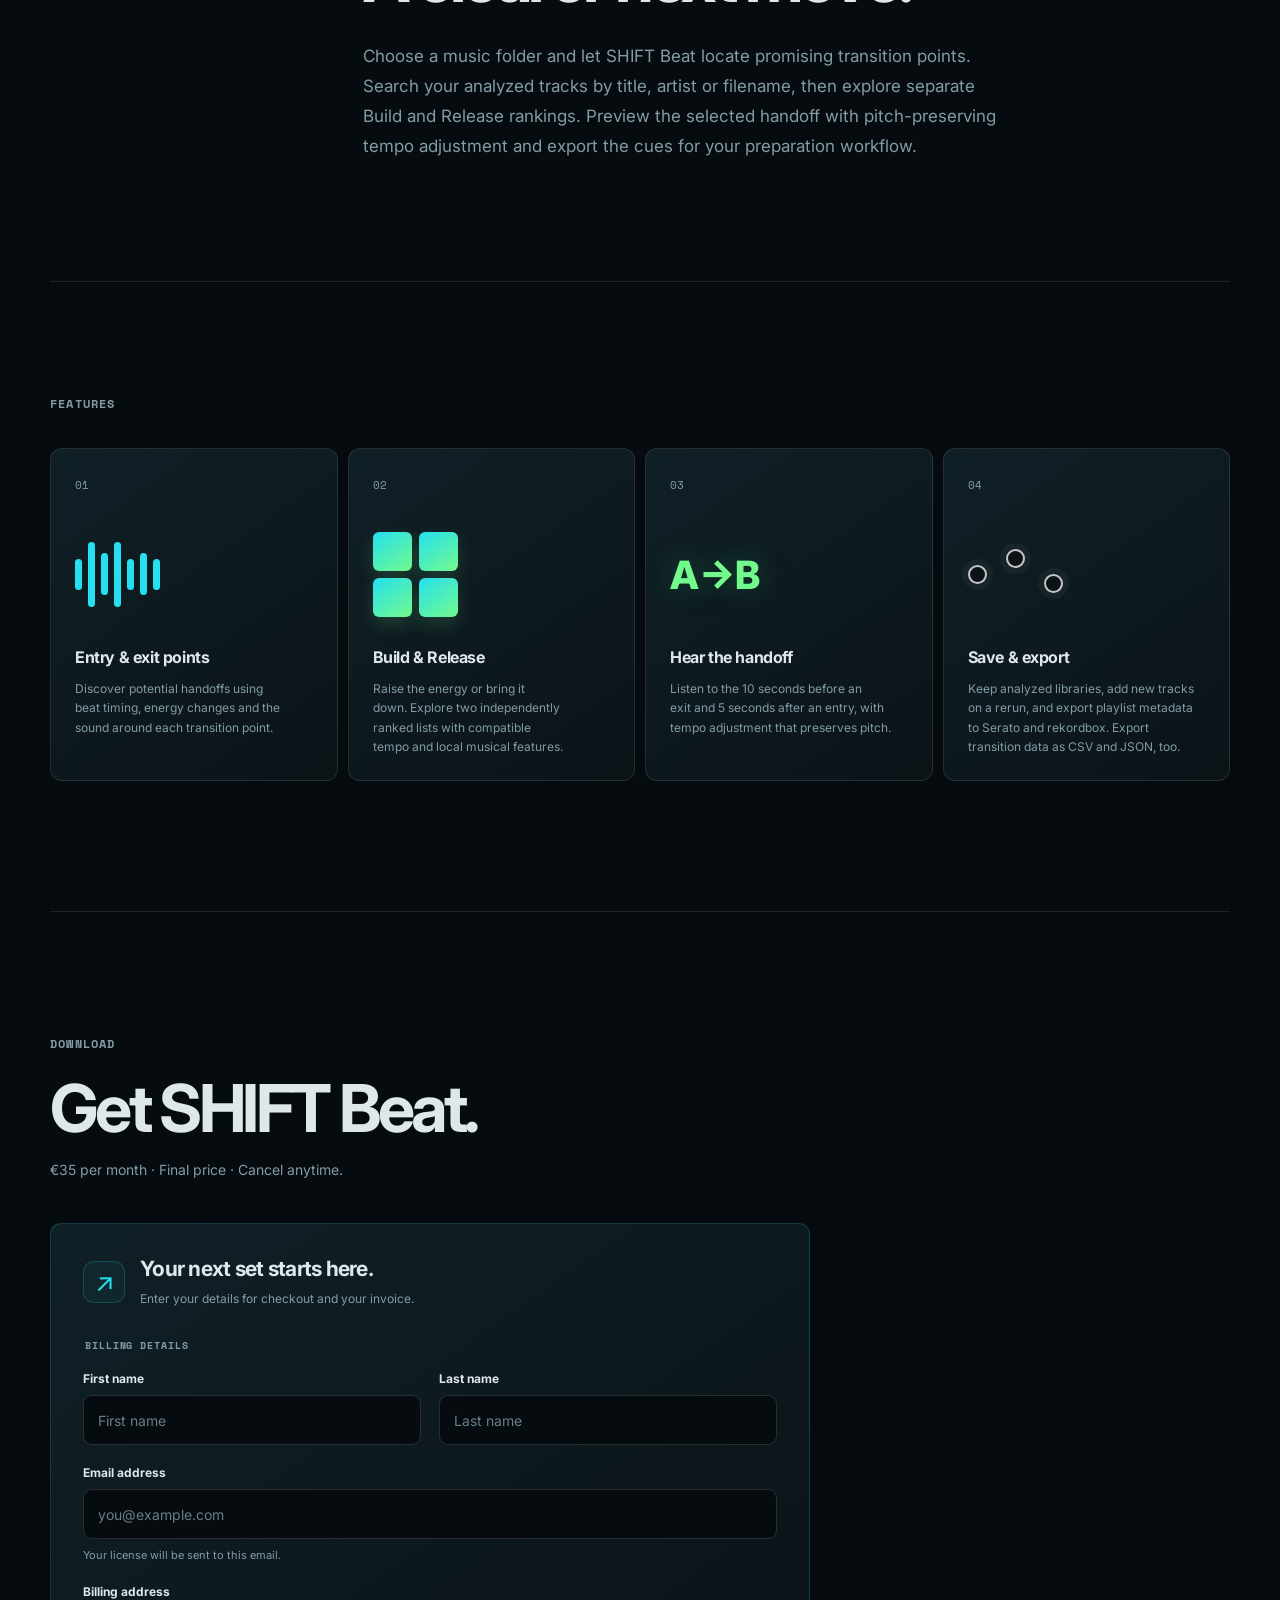
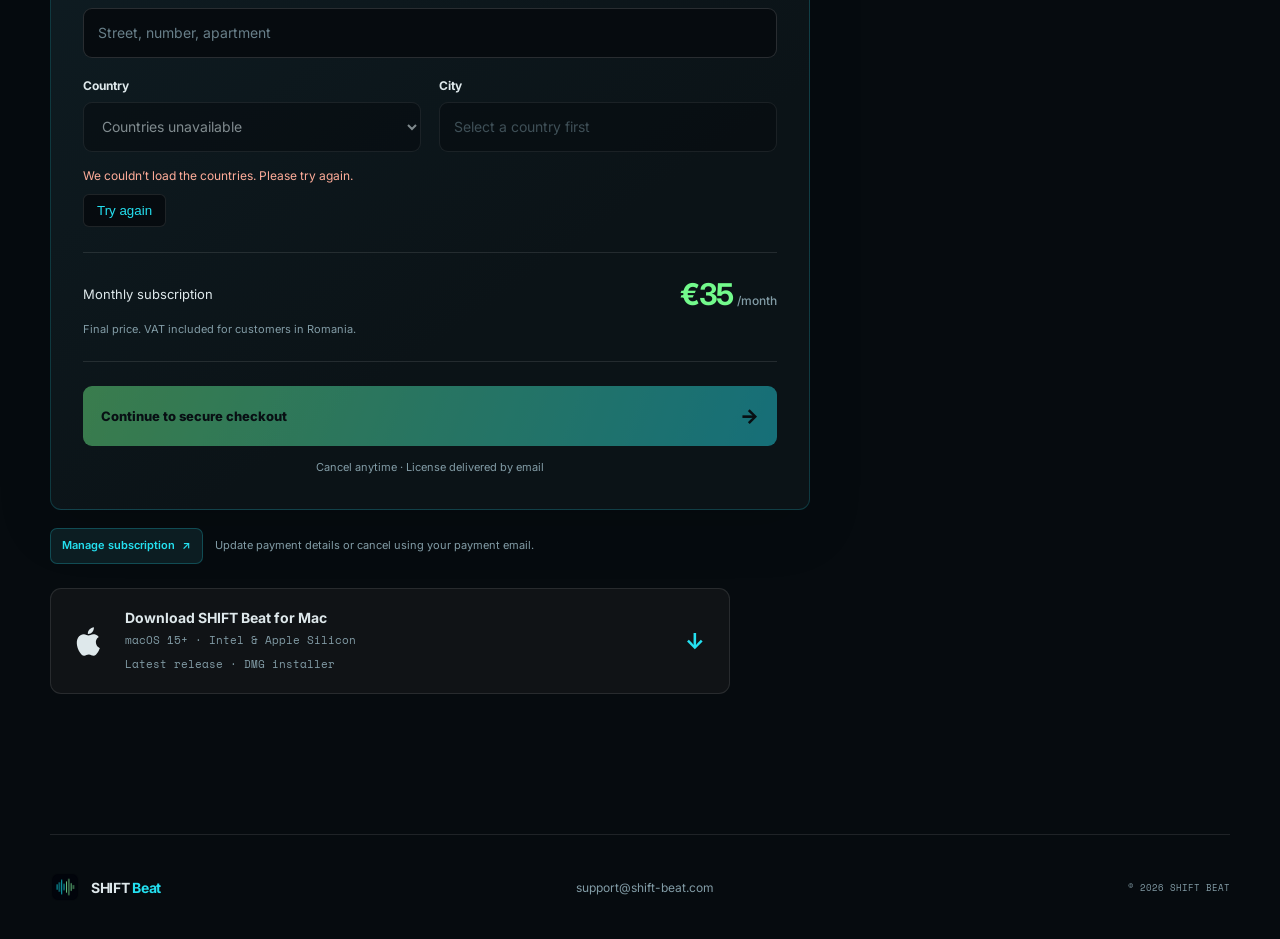
==== commit 57512de8: "V9 STABLE" ====
--- a/index.html
+++ b/index.html
@@ -21,7 +21,7 @@
     <meta name="twitter:title" content="SHIFT Beat — Find your next transition" />
     <meta name="twitter:description" content="Analyze your local library. Find the cut. Feel the shift." />
     <meta name="twitter:image" content="https://shift-beat.com/assets/social-card.png" />
-    <script type="application/ld+json">{"@context": "https://schema.org", "@type": "SoftwareApplication", "name": "SHIFT Beat", "url": "https://shift-beat.com/", "operatingSystem": "macOS 15 or newer", "applicationCategory": "MultimediaApplication", "description": "Offline music analysis for DJ entry and exit points, Build and Release transition matches, and cue exports.", "offers": {"@type": "Offer", "price": "25", "priceCurrency": "EUR", "description": "Monthly subscription. Cancel anytime."}, "featureList": ["Playlist metadata export to Serato and rekordbox", "Analyze MP3, AIFF and WAV files from your local library", "Find entry and exit points with beat and downbeat detection", "Explore up to 25 Build and 25 Release matches per track", "Compare compatible tracks within \u00b18 BPM", "Reopen saved analysis without rescanning your music", "Export CSV, JSON and rekordbox XML cues"]}</script>
+    <script type="application/ld+json">{"@context": "https://schema.org", "@type": "SoftwareApplication", "name": "SHIFT Beat", "url": "https://shift-beat.com/", "operatingSystem": "macOS 15 or newer", "applicationCategory": "MultimediaApplication", "description": "Offline music analysis for DJ entry and exit points, Build and Release transition matches, and cue exports.", "offers": {"@type": "Offer", "price": "35", "priceCurrency": "EUR", "description": "Monthly subscription. Final price EUR 35; VAT included for customers in Romania. Cancel anytime."}, "featureList": ["Playlist metadata export to Serato and rekordbox", "Analyze MP3, AIFF and WAV files from your local library", "Find entry and exit points with beat and downbeat detection", "Explore up to 25 Build and 25 Release matches per track", "Compare compatible tracks within \u00b18 BPM", "Reopen saved analysis without rescanning your music", "Export CSV, JSON and rekordbox XML cues"]}</script>
     <link rel="stylesheet" href="styles.css" />
     <script src="app.js" defer></script>
   </head>
@@ -134,14 +134,24 @@
       <section class="download" id="download" aria-labelledby="download-title">
         <p class="section-label">Download</p>
         <h2 id="download-title">Get SHIFT Beat.</h2>
-        <p class="download-note">€25 per month · Cancel anytime · License delivered by email.</p>
+        <p class="download-note">€35 per month · Final price · Cancel anytime.</p>
 
         <form class="purchase-form" id="purchase-form" novalidate>
-          <label for="purchase-email">Email address</label>
-          <div class="purchase-row">
-            <input id="purchase-email" name="email" type="email" autocomplete="email" inputmode="email" placeholder="you@example.com" required />
-            <button id="purchase-button" type="submit">Subscribe · €25/month <span aria-hidden="true">→</span></button>
-          </div>
+          <div class="billing-heading"><span class="billing-heading-icon" aria-hidden="true">↗</span><div><h3>Your next set starts here.</h3><p>Enter your details for checkout and your invoice.</p></div></div>
+          <fieldset class="billing-fields"><legend>Billing details</legend>
+            <div class="billing-grid">
+              <div class="billing-field"><label for="billing-first-name">First name</label><input id="billing-first-name" name="first_name" autocomplete="given-name" maxlength="100" placeholder="First name" required /></div>
+              <div class="billing-field"><label for="billing-last-name">Last name</label><input id="billing-last-name" name="last_name" autocomplete="family-name" maxlength="100" placeholder="Last name" required /></div>
+              <div class="billing-field billing-full"><label for="purchase-email">Email address</label><input id="purchase-email" name="email" type="email" autocomplete="email" inputmode="email" maxlength="254" placeholder="you@example.com" required /><small>Your license will be sent to this email.</small></div>
+              <div class="billing-field billing-full"><label for="billing-address">Billing address</label><input id="billing-address" name="address" autocomplete="street-address" maxlength="300" placeholder="Street, number, apartment" required /></div>
+              <div class="billing-field"><label for="billing-country">Country</label><select id="billing-country" name="country" autocomplete="country" required disabled><option value="">Loading countries…</option></select></div>
+              <div class="billing-field"><label for="billing-city">City</label><select id="billing-ro-city" name="city_id" autocomplete="address-level2" hidden disabled><option value="">Select your city</option></select><input id="billing-city" name="city" autocomplete="address-level2" maxlength="100" placeholder="Select a country first" disabled /></div>
+            </div>
+          </fieldset>
+          <div class="billing-catalog-feedback"><p id="billing-catalog-status" role="status" aria-live="polite"></p><button id="billing-retry" type="button" hidden>Try again</button></div>
+          <div class="billing-summary"><div><span>Monthly subscription</span><strong>€35<span>/month</span></strong></div><p id="billing-tax-note" aria-live="polite">Final price. VAT included for customers in Romania.</p></div>
+          <button class="billing-submit" id="purchase-button" type="submit" disabled>Continue to secure checkout <span aria-hidden="true">→</span></button>
+          <p class="billing-checkout-note">Cancel anytime · License delivered by email</p>
           <p class="purchase-status" id="purchase-status" role="status" aria-live="polite"></p>
         </form>
 
--- a/styles.css
+++ b/styles.css
@@ -149,3 +149,38 @@
 #playlist-export { scroll-margin-top:calc(var(--partner-bar-height) + 30px); }
 @media(max-width:700px) { .export-notice-copy { flex-direction:column; align-items:flex-start; gap:7px; } .export-notice-label { display:none; } }
 @media(max-width:560px) { .partner-bar-inner { width:calc(100% - 28px); padding:10px 13px; gap:12px; } .export-notice-title { font-size:12px; } .export-notice-destinations { gap:7px; } .export-notice-destinations strong { padding:4px 9px; font-size:11px; } .export-notice-arrow { margin-left:auto; } }
+
+/* Invoice details use the same dark panels and cyan/green accents as the app. */
+[hidden] { display:none!important; }
+.purchase-form { max-width:760px; padding:32px; background:linear-gradient(145deg,#102027,#0b1317 70%); border-color:rgba(36,224,240,.18); box-shadow:0 18px 55px #0002; }
+.billing-heading { display:flex; align-items:center; gap:15px; margin-bottom:30px; }
+.billing-heading-icon { display:grid; place-items:center; flex:0 0 42px; width:42px; height:42px; color:var(--cyan); font-size:26px; border:1px solid #24e0f033; border-radius:11px; background:#24e0f00b; }
+.billing-heading h3 { margin:0 0 7px; font-size:21px; line-height:1.25; letter-spacing:-.035em; }
+.billing-heading p { margin:0; color:var(--muted); font-size:12px; line-height:1.6; text-wrap:pretty; }
+.billing-fields { margin:0; padding:0; border:0; min-width:0; }
+.billing-fields legend { margin-bottom:18px; color:var(--muted); font:700 10px/1.5 "Space Mono",monospace; letter-spacing:.09em; text-transform:uppercase; }
+.billing-grid { display:grid; grid-template-columns:repeat(2,minmax(0,1fr)); gap:20px 18px; }
+.billing-full { grid-column:1/-1; }
+.billing-field { min-width:0; }
+.purchase-form .billing-field label { margin-bottom:9px; color:var(--text); font-size:12px; }
+.billing-field input,.billing-field select { width:100%; min-width:0; min-height:50px; padding:12px 14px; border:1px solid rgba(255,255,255,.14); border-radius:9px; background:var(--bg); color:var(--text); font:400 14px/1.5 Inter,system-ui,sans-serif; transition:border-color .2s,box-shadow .2s; }
+.billing-field select { padding-right:30px; }
+.billing-field input::placeholder { color:#687f89; }
+.billing-field input:focus,.billing-field select:focus { outline:none; border-color:var(--cyan); box-shadow:0 0 0 3px #24e0f014; }
+.billing-field input:disabled,.billing-field select:disabled { opacity:.55; }
+.billing-field small { display:block; margin-top:8px; color:var(--muted); font-size:11px; line-height:1.5; }
+.billing-summary { padding:23px 0; margin-top:25px; border-block:1px solid var(--line); }
+.billing-summary>div { display:flex; align-items:center; justify-content:space-between; gap:16px; }
+.billing-summary>div>span { color:var(--text); font-size:13px; }
+.billing-summary strong { color:var(--green); font-size:30px; letter-spacing:-.045em; white-space:nowrap; }
+.billing-summary strong span { margin-left:4px; color:var(--muted); font-size:12px; font-weight:500; letter-spacing:0; }
+.billing-summary p { margin:9px 0 0; color:var(--muted); font-size:11px; line-height:1.6; text-align:left; text-wrap:pretty; }
+.billing-submit { display:flex; align-items:center; justify-content:space-between; gap:12px; width:100%; min-height:54px; margin-top:24px; padding:15px 18px; border:0; border-radius:9px; background:linear-gradient(110deg,var(--green),var(--cyan)); color:var(--bg); font:800 13px/1.5 Inter,system-ui,sans-serif; cursor:pointer; }
+.billing-submit:hover { filter:brightness(1.07); }
+.billing-submit:disabled { opacity:.45; cursor:not-allowed; }
+.billing-submit span { font-size:20px; }
+.billing-checkout-note { margin:13px 0 0; color:var(--muted); font-size:11px; line-height:1.6; text-align:center; }
+.billing-catalog-feedback p { margin:14px 0 0; color:#ffac99; font-size:12px; line-height:1.6; text-wrap:pretty; }
+.billing-catalog-feedback p:empty { display:none; }
+#billing-retry { margin-top:9px; padding:8px 13px; border:1px solid var(--line); border-radius:6px; background:var(--bg); color:var(--cyan); cursor:pointer; }
+@media(max-width:560px) { .purchase-form { padding:21px 17px; } .billing-grid { grid-template-columns:1fr; gap:18px; } .billing-heading { gap:12px; margin-bottom:26px; } .billing-heading h3 { font-size:19px; } .billing-field input,.billing-field select { font-size:16px; min-height:50px; } .billing-summary strong { font-size:28px; } .billing-submit { font-size:12px; } }
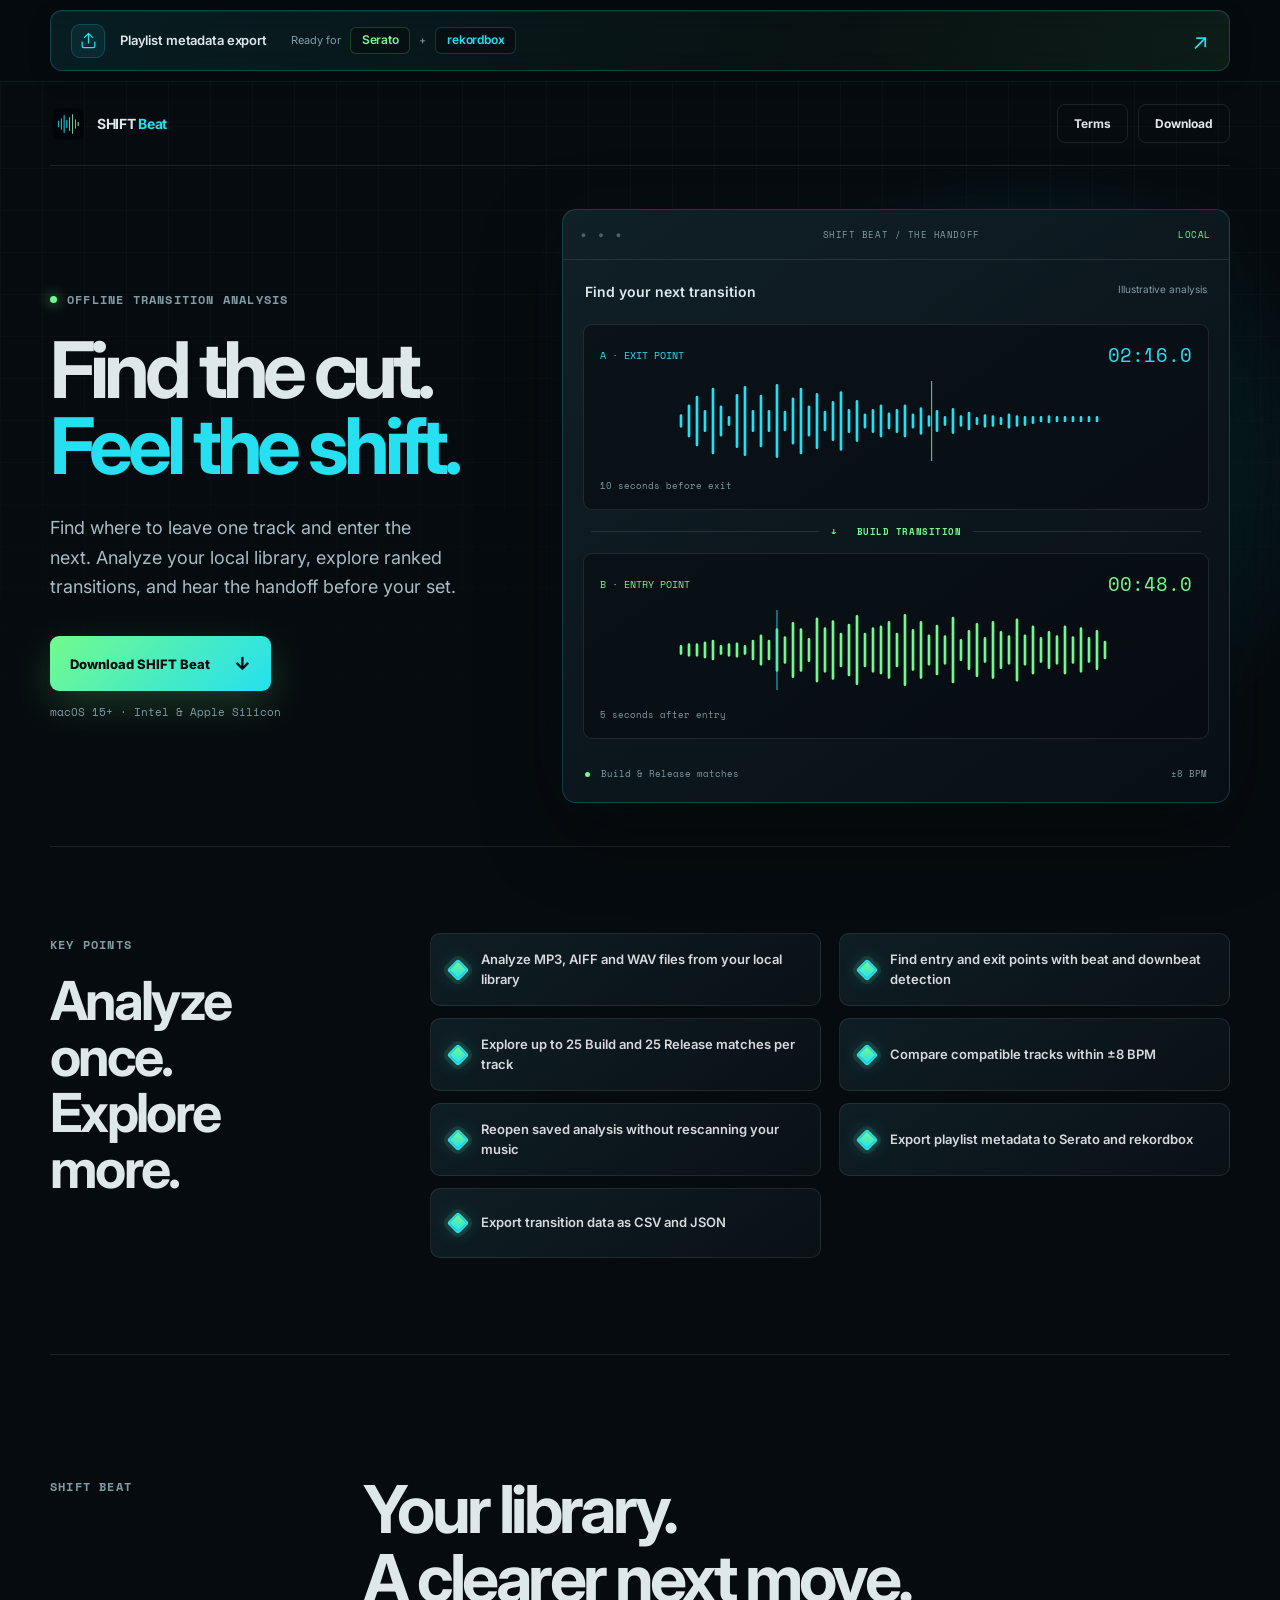
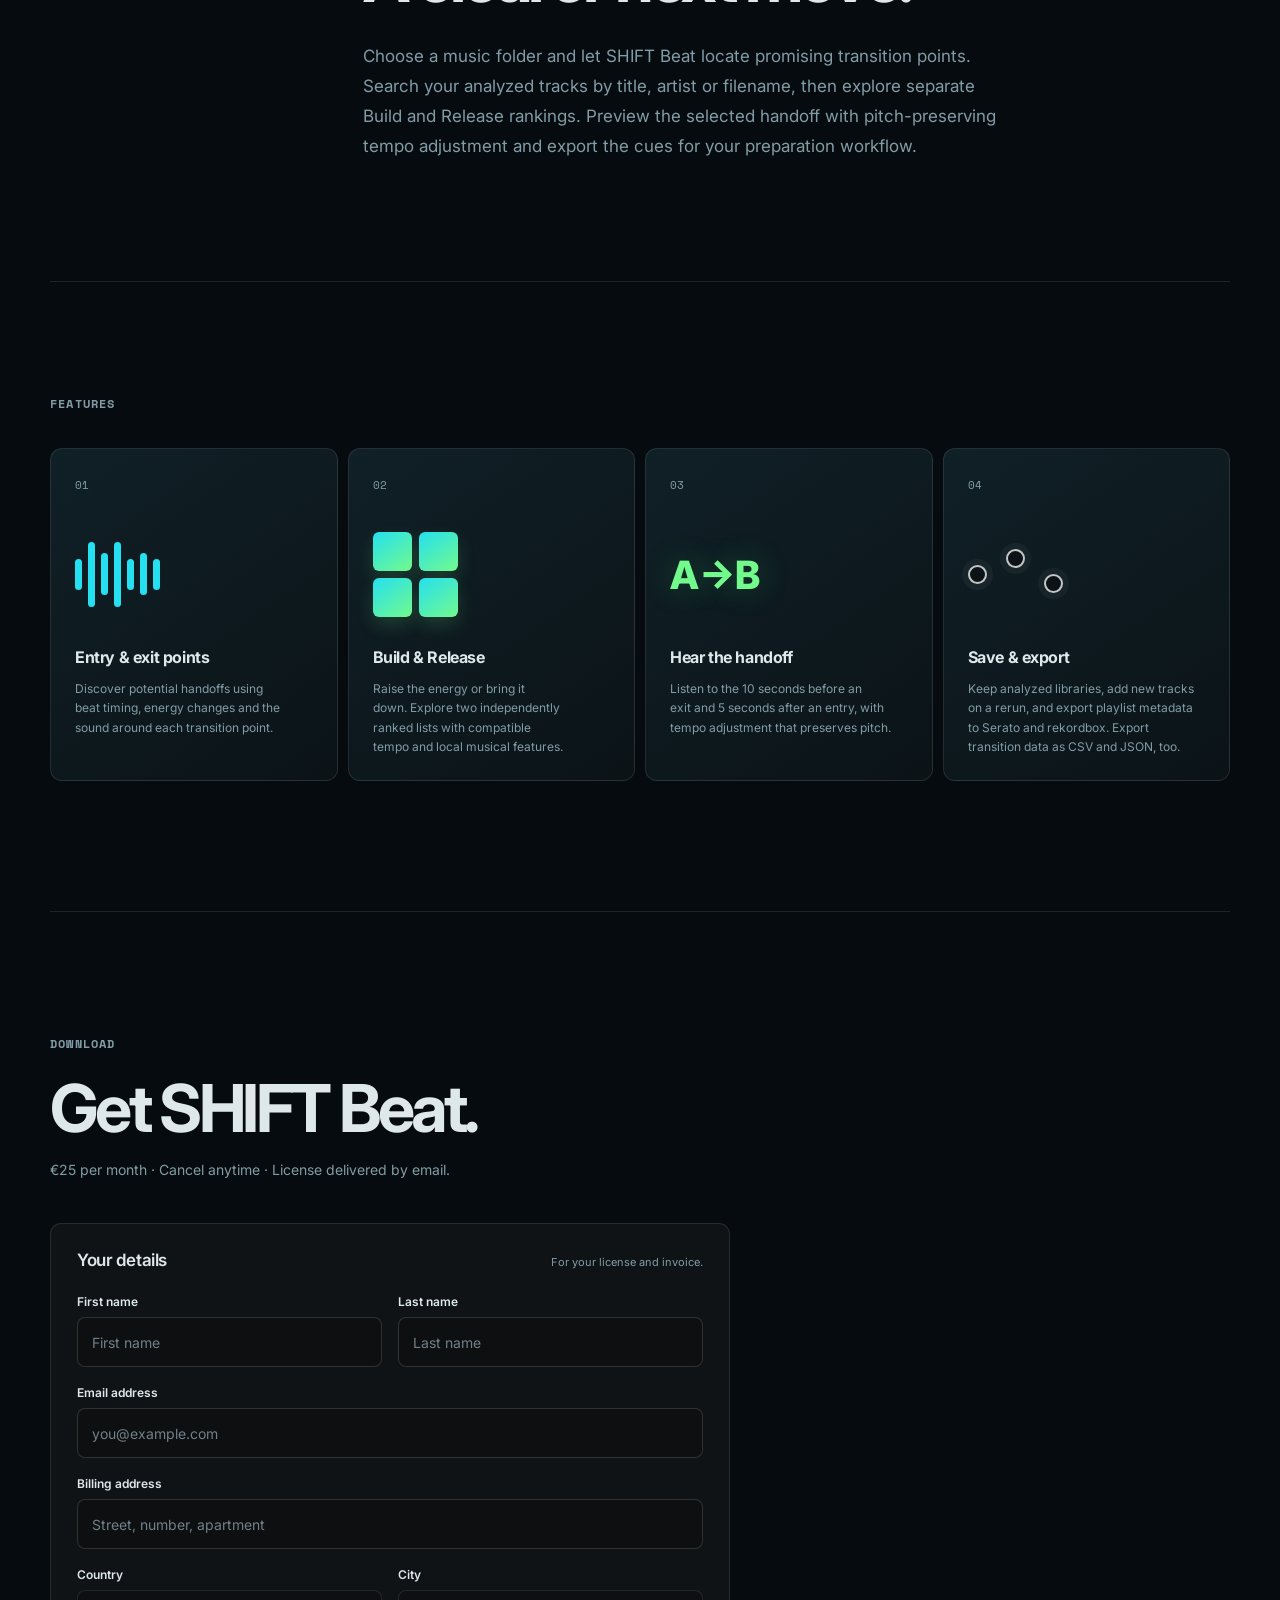
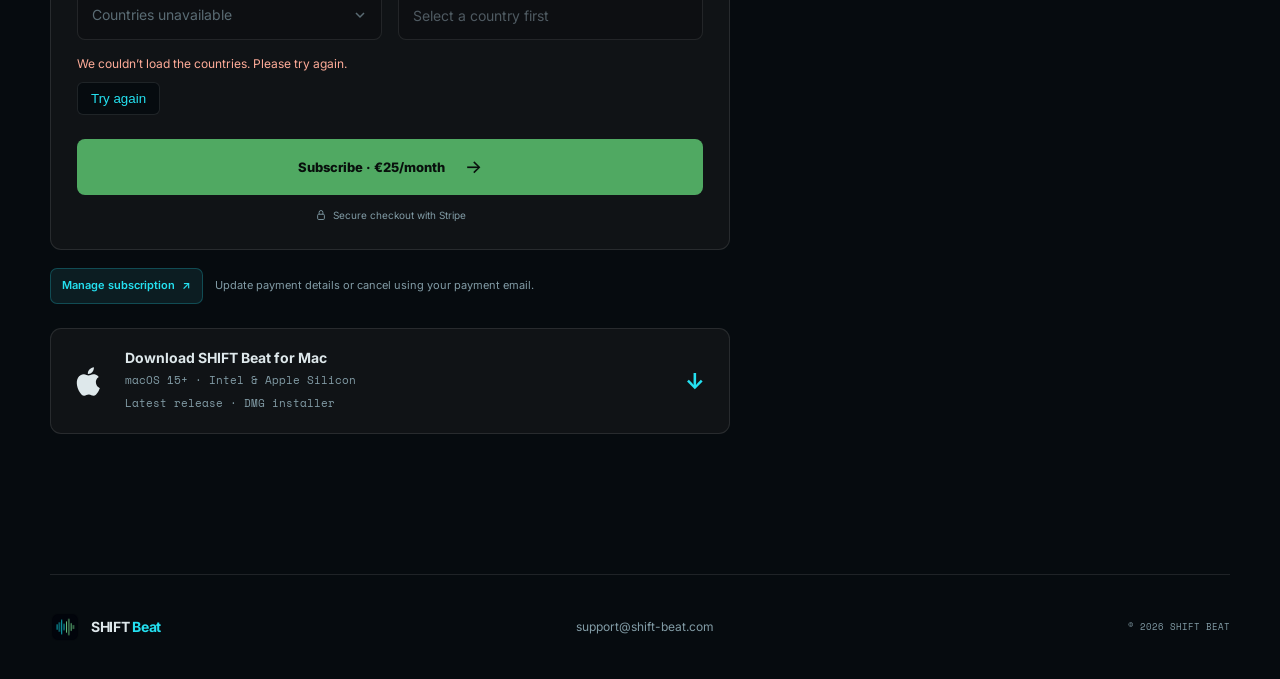
==== commit b639521d: "V9 STABLE" ====
--- a/index.html
+++ b/index.html
@@ -21,7 +21,7 @@
     <meta name="twitter:title" content="SHIFT Beat — Find your next transition" />
     <meta name="twitter:description" content="Analyze your local library. Find the cut. Feel the shift." />
     <meta name="twitter:image" content="https://shift-beat.com/assets/social-card.png" />
-    <script type="application/ld+json">{"@context": "https://schema.org", "@type": "SoftwareApplication", "name": "SHIFT Beat", "url": "https://shift-beat.com/", "operatingSystem": "macOS 15 or newer", "applicationCategory": "MultimediaApplication", "description": "Offline music analysis for DJ entry and exit points, Build and Release transition matches, and cue exports.", "offers": {"@type": "Offer", "price": "35", "priceCurrency": "EUR", "description": "Monthly subscription. Final price EUR 35; VAT included for customers in Romania. Cancel anytime."}, "featureList": ["Playlist metadata export to Serato and rekordbox", "Analyze MP3, AIFF and WAV files from your local library", "Find entry and exit points with beat and downbeat detection", "Explore up to 25 Build and 25 Release matches per track", "Compare compatible tracks within \u00b18 BPM", "Reopen saved analysis without rescanning your music", "Export CSV, JSON and rekordbox XML cues"]}</script>
+    <script type="application/ld+json">{"@context": "https://schema.org", "@type": "SoftwareApplication", "name": "SHIFT Beat", "url": "https://shift-beat.com/", "operatingSystem": "macOS 15 or newer", "applicationCategory": "MultimediaApplication", "description": "Offline music analysis for DJ entry and exit points, Build and Release transition matches, and cue exports.", "offers": {"@type": "Offer", "price": "25", "priceCurrency": "EUR", "description": "Monthly subscription. EUR 25 per month. Cancel anytime."}, "featureList": ["Playlist metadata export to Serato and rekordbox", "Analyze MP3, AIFF and WAV files from your local library", "Find entry and exit points with beat and downbeat detection", "Explore up to 25 Build and 25 Release matches per track", "Compare compatible tracks within \u00b18 BPM", "Reopen saved analysis without rescanning your music", "Export CSV, JSON and rekordbox XML cues"]}</script>
     <link rel="stylesheet" href="styles.css" />
     <script src="app.js" defer></script>
   </head>
@@ -134,24 +134,23 @@
       <section class="download" id="download" aria-labelledby="download-title">
         <p class="section-label">Download</p>
         <h2 id="download-title">Get SHIFT Beat.</h2>
-        <p class="download-note">€35 per month · Final price · Cancel anytime.</p>
+        <p class="download-note">€25 per month · Cancel anytime · License delivered by email.</p>
 
         <form class="purchase-form" id="purchase-form" novalidate>
-          <div class="billing-heading"><span class="billing-heading-icon" aria-hidden="true">↗</span><div><h3>Your next set starts here.</h3><p>Enter your details for checkout and your invoice.</p></div></div>
-          <fieldset class="billing-fields"><legend>Billing details</legend>
+          <div class="billing-heading"><h3>Your details</h3><p>For your license and invoice.</p></div>
+          <fieldset class="billing-fields"><legend class="sr-only">Billing details</legend>
             <div class="billing-grid">
               <div class="billing-field"><label for="billing-first-name">First name</label><input id="billing-first-name" name="first_name" autocomplete="given-name" maxlength="100" placeholder="First name" required /></div>
               <div class="billing-field"><label for="billing-last-name">Last name</label><input id="billing-last-name" name="last_name" autocomplete="family-name" maxlength="100" placeholder="Last name" required /></div>
-              <div class="billing-field billing-full"><label for="purchase-email">Email address</label><input id="purchase-email" name="email" type="email" autocomplete="email" inputmode="email" maxlength="254" placeholder="you@example.com" required /><small>Your license will be sent to this email.</small></div>
+              <div class="billing-field billing-full"><label for="purchase-email">Email address</label><input id="purchase-email" name="email" type="email" autocomplete="email" inputmode="email" maxlength="254" placeholder="you@example.com" required /></div>
               <div class="billing-field billing-full"><label for="billing-address">Billing address</label><input id="billing-address" name="address" autocomplete="street-address" maxlength="300" placeholder="Street, number, apartment" required /></div>
               <div class="billing-field"><label for="billing-country">Country</label><select id="billing-country" name="country" autocomplete="country" required disabled><option value="">Loading countries…</option></select></div>
               <div class="billing-field"><label for="billing-city">City</label><select id="billing-ro-city" name="city_id" autocomplete="address-level2" hidden disabled><option value="">Select your city</option></select><input id="billing-city" name="city" autocomplete="address-level2" maxlength="100" placeholder="Select a country first" disabled /></div>
             </div>
           </fieldset>
           <div class="billing-catalog-feedback"><p id="billing-catalog-status" role="status" aria-live="polite"></p><button id="billing-retry" type="button" hidden>Try again</button></div>
-          <div class="billing-summary"><div><span>Monthly subscription</span><strong>€35<span>/month</span></strong></div><p id="billing-tax-note" aria-live="polite">Final price. VAT included for customers in Romania.</p></div>
-          <button class="billing-submit" id="purchase-button" type="submit" disabled>Continue to secure checkout <span aria-hidden="true">→</span></button>
-          <p class="billing-checkout-note">Cancel anytime · License delivered by email</p>
+          <button class="billing-submit" id="purchase-button" type="submit" disabled>Subscribe · €25/month <span aria-hidden="true">→</span></button>
+          <p class="billing-checkout-note"><svg viewBox="0 0 16 16" aria-hidden="true"><rect x="3.5" y="7" width="9" height="7" rx="1.5"/><path d="M5.5 7V4.5a2.5 2.5 0 0 1 5 0V7"/></svg>Secure checkout with Stripe</p>
           <p class="purchase-status" id="purchase-status" role="status" aria-live="polite"></p>
         </form>
 
--- a/styles.css
+++ b/styles.css
@@ -150,37 +150,37 @@
 @media(max-width:700px) { .export-notice-copy { flex-direction:column; align-items:flex-start; gap:7px; } .export-notice-label { display:none; } }
 @media(max-width:560px) { .partner-bar-inner { width:calc(100% - 28px); padding:10px 13px; gap:12px; } .export-notice-title { font-size:12px; } .export-notice-destinations { gap:7px; } .export-notice-destinations strong { padding:4px 9px; font-size:11px; } .export-notice-arrow { margin-left:auto; } }
 
-/* Invoice details use the same dark panels and cyan/green accents as the app. */
+/* Billing continues the original purchase/download panel style. */
 [hidden] { display:none!important; }
-.purchase-form { max-width:760px; padding:32px; background:linear-gradient(145deg,#102027,#0b1317 70%); border-color:rgba(36,224,240,.18); box-shadow:0 18px 55px #0002; }
-.billing-heading { display:flex; align-items:center; gap:15px; margin-bottom:30px; }
-.billing-heading-icon { display:grid; place-items:center; flex:0 0 42px; width:42px; height:42px; color:var(--cyan); font-size:26px; border:1px solid #24e0f033; border-radius:11px; background:#24e0f00b; }
-.billing-heading h3 { margin:0 0 7px; font-size:21px; line-height:1.25; letter-spacing:-.035em; }
-.billing-heading p { margin:0; color:var(--muted); font-size:12px; line-height:1.6; text-wrap:pretty; }
-.billing-fields { margin:0; padding:0; border:0; min-width:0; }
-.billing-fields legend { margin-bottom:18px; color:var(--muted); font:700 10px/1.5 "Space Mono",monospace; letter-spacing:.09em; text-transform:uppercase; }
-.billing-grid { display:grid; grid-template-columns:repeat(2,minmax(0,1fr)); gap:20px 18px; }
+.purchase-form { padding:26px; }
+.billing-heading { display:flex; align-items:baseline; justify-content:space-between; gap:12px; margin-bottom:24px; }
+.billing-heading h3 { margin:0; color:var(--text); font-size:17px; font-weight:600; letter-spacing:-.025em; }
+.billing-heading p { margin:0; color:var(--muted); font-size:11px; line-height:1.5; text-wrap:pretty; }
+.billing-fields { min-width:0; margin:0; padding:0; border:0; }
+.billing-grid { display:grid; grid-template-columns:repeat(2,minmax(0,1fr)); gap:18px 16px; }
 .billing-full { grid-column:1/-1; }
 .billing-field { min-width:0; }
-.purchase-form .billing-field label { margin-bottom:9px; color:var(--text); font-size:12px; }
-.billing-field input,.billing-field select { width:100%; min-width:0; min-height:50px; padding:12px 14px; border:1px solid rgba(255,255,255,.14); border-radius:9px; background:var(--bg); color:var(--text); font:400 14px/1.5 Inter,system-ui,sans-serif; transition:border-color .2s,box-shadow .2s; }
-.billing-field select { padding-right:30px; }
-.billing-field input::placeholder { color:#687f89; }
-.billing-field input:focus,.billing-field select:focus { outline:none; border-color:var(--cyan); box-shadow:0 0 0 3px #24e0f014; }
-.billing-field input:disabled,.billing-field select:disabled { opacity:.55; }
-.billing-field small { display:block; margin-top:8px; color:var(--muted); font-size:11px; line-height:1.5; }
-.billing-summary { padding:23px 0; margin-top:25px; border-block:1px solid var(--line); }
-.billing-summary>div { display:flex; align-items:center; justify-content:space-between; gap:16px; }
-.billing-summary>div>span { color:var(--text); font-size:13px; }
-.billing-summary strong { color:var(--green); font-size:30px; letter-spacing:-.045em; white-space:nowrap; }
-.billing-summary strong span { margin-left:4px; color:var(--muted); font-size:12px; font-weight:500; letter-spacing:0; }
-.billing-summary p { margin:9px 0 0; color:var(--muted); font-size:11px; line-height:1.6; text-align:left; text-wrap:pretty; }
-.billing-submit { display:flex; align-items:center; justify-content:space-between; gap:12px; width:100%; min-height:54px; margin-top:24px; padding:15px 18px; border:0; border-radius:9px; background:linear-gradient(110deg,var(--green),var(--cyan)); color:var(--bg); font:800 13px/1.5 Inter,system-ui,sans-serif; cursor:pointer; }
-.billing-submit:hover { filter:brightness(1.07); }
-.billing-submit:disabled { opacity:.45; cursor:not-allowed; }
-.billing-submit span { font-size:20px; }
-.billing-checkout-note { margin:13px 0 0; color:var(--muted); font-size:11px; line-height:1.6; text-align:center; }
+.purchase-form .billing-field label { margin:0 0 8px; color:var(--text); font-size:12px; font-weight:600; }
+.billing-field input,.billing-field select { display:block; width:100%; min-width:0; height:50px; margin:0; padding:0 14px; border:1px solid rgba(255,255,255,.14); border-radius:8px; background:#0d0f11; color:var(--text); font:400 14px/1.4 Inter,system-ui,sans-serif; transition:border-color .18s,box-shadow .18s; }
+.billing-field select { appearance:none; padding-right:38px; background-image:url("data:image/svg+xml,%3Csvg xmlns='http://www.w3.org/2000/svg' width='16' height='16' fill='none' stroke='%23829ca6' stroke-width='1.5' viewBox='0 0 16 16'%3E%3Cpath d='m4 6 4 4 4-4'/%3E%3C/svg%3E"); background-repeat:no-repeat; background-position:right 13px center; text-overflow:ellipsis; }
+.billing-field input::placeholder { color:#71818a; opacity:1; }
+.billing-field input:hover,.billing-field select:not(:disabled):hover { border-color:rgba(255,255,255,.26); }
+.billing-field input:focus,.billing-field select:focus { outline:none; border-color:var(--green); box-shadow:0 0 0 3px rgba(115,250,140,.08); }
+.billing-field input:disabled,.billing-field select:disabled { color:var(--muted); opacity:.65; }
+.billing-submit { display:flex; align-items:center; justify-content:center; gap:20px; width:100%; min-height:52px; margin:24px 0 0; padding:15px 20px; border:0; border-radius:8px; background:var(--green); color:#061009; font:800 13px/1.4 Inter,system-ui,sans-serif; cursor:pointer; transition:filter .18s; }
+.billing-submit:hover { filter:brightness(1.08); }
+.billing-submit:focus-visible { outline:2px solid var(--green); outline-offset:4px; }
+.billing-submit:disabled { opacity:.65; cursor:not-allowed; }
+.billing-submit span { font-size:18px; font-weight:500; }
+.billing-checkout-note { display:flex; align-items:center; justify-content:center; gap:6px; margin:13px 0 0; color:var(--muted); font-size:10px; line-height:1.5; }
+.billing-checkout-note svg { width:12px; height:12px; fill:none; stroke:currentColor; stroke-width:1.2; }
 .billing-catalog-feedback p { margin:14px 0 0; color:#ffac99; font-size:12px; line-height:1.6; text-wrap:pretty; }
 .billing-catalog-feedback p:empty { display:none; }
 #billing-retry { margin-top:9px; padding:8px 13px; border:1px solid var(--line); border-radius:6px; background:var(--bg); color:var(--cyan); cursor:pointer; }
-@media(max-width:560px) { .purchase-form { padding:21px 17px; } .billing-grid { grid-template-columns:1fr; gap:18px; } .billing-heading { gap:12px; margin-bottom:26px; } .billing-heading h3 { font-size:19px; } .billing-field input,.billing-field select { font-size:16px; min-height:50px; } .billing-summary strong { font-size:28px; } .billing-submit { font-size:12px; } }
+@media(max-width:560px) {
+ .purchase-form { padding:20px; }
+ .billing-heading { align-items:flex-start; flex-direction:column; gap:5px; margin-bottom:23px; }
+ .billing-grid { grid-template-columns:1fr; gap:17px; }
+ .billing-field input,.billing-field select { font-size:16px; }
+ .billing-submit { margin-top:22px; }
+}
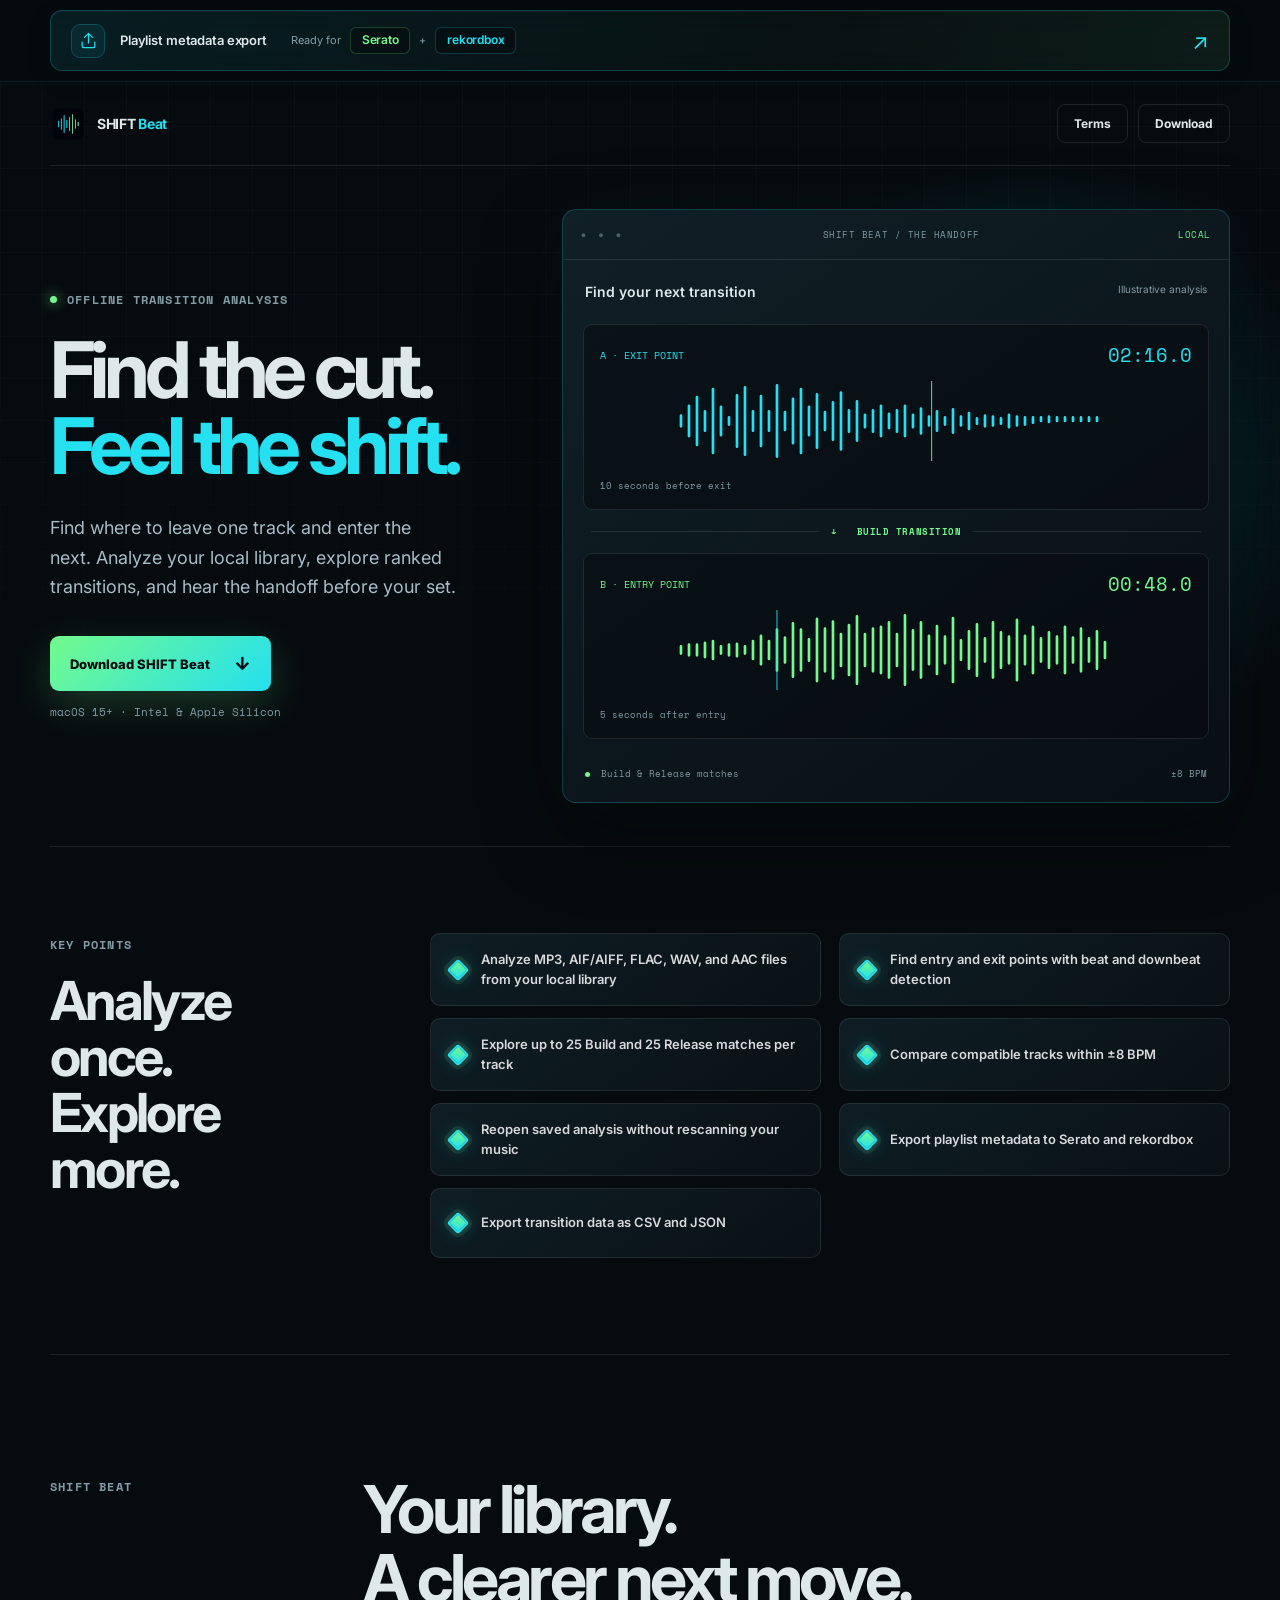
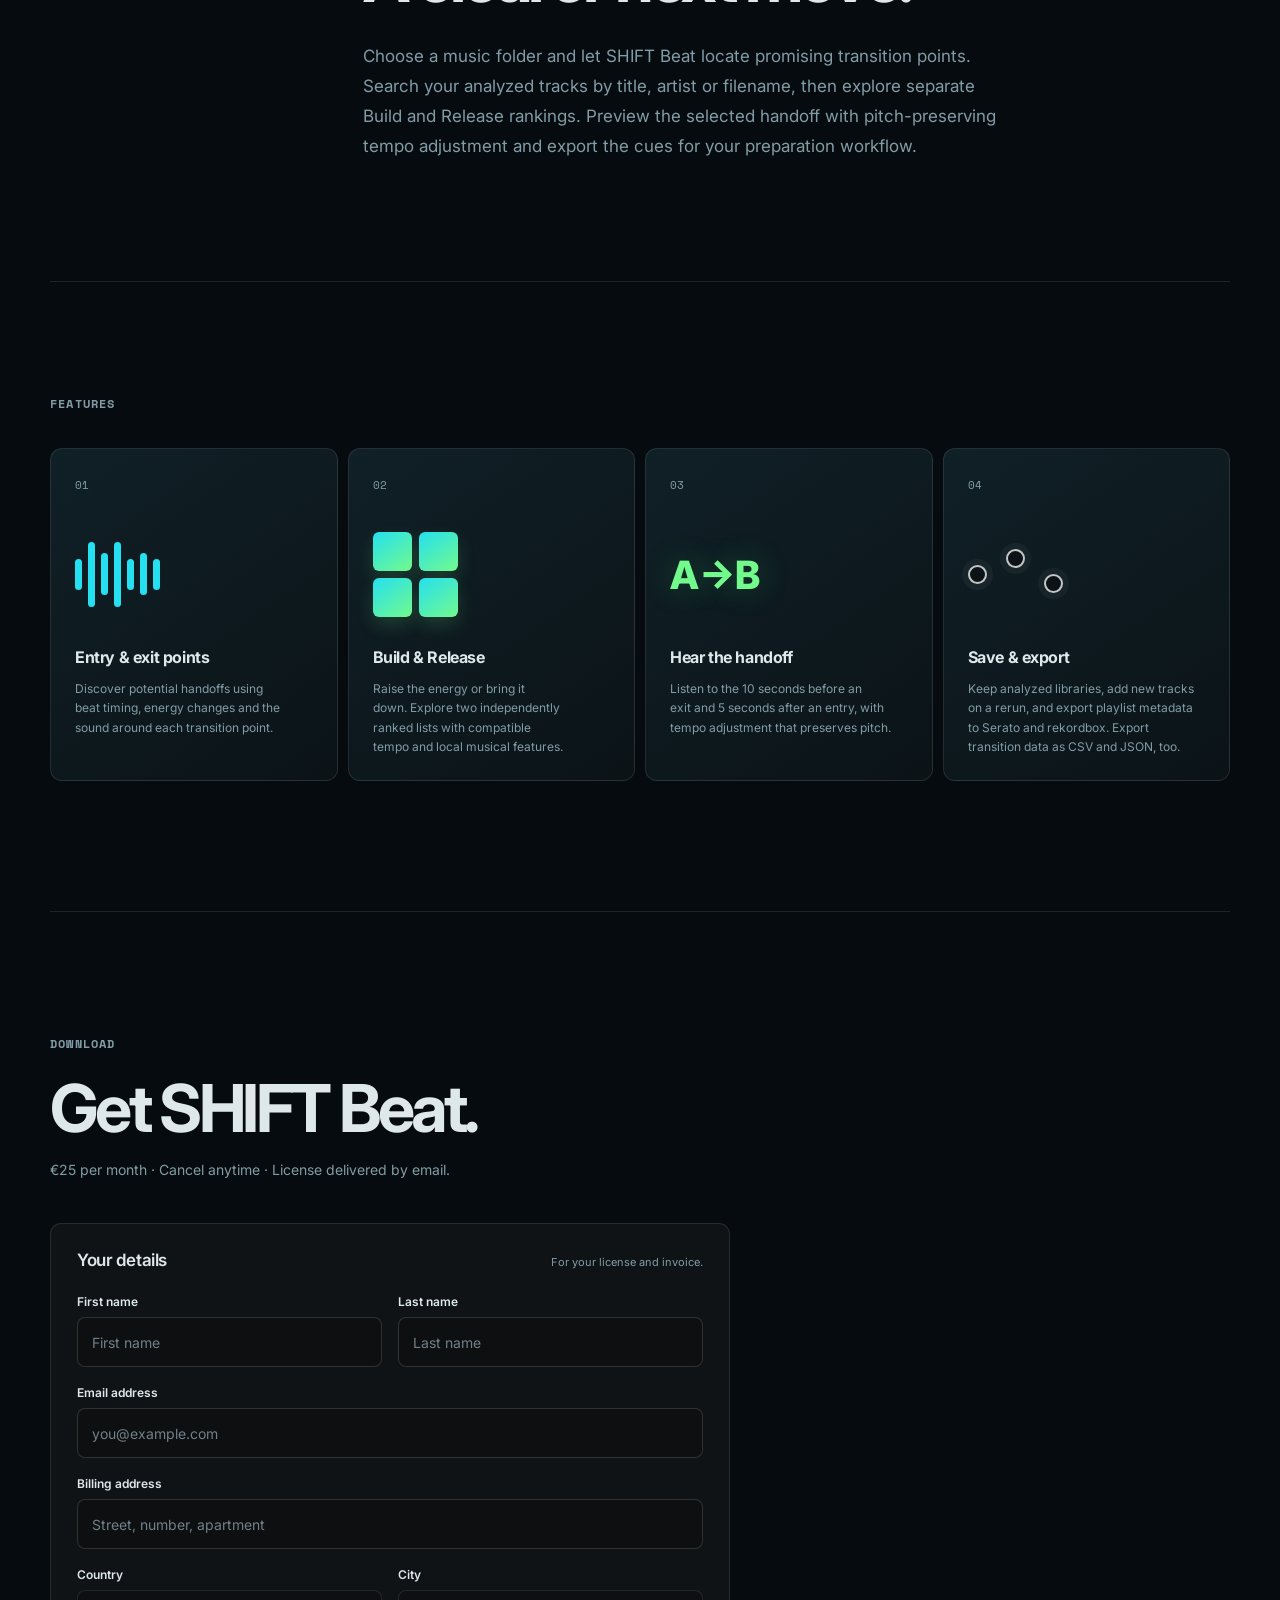
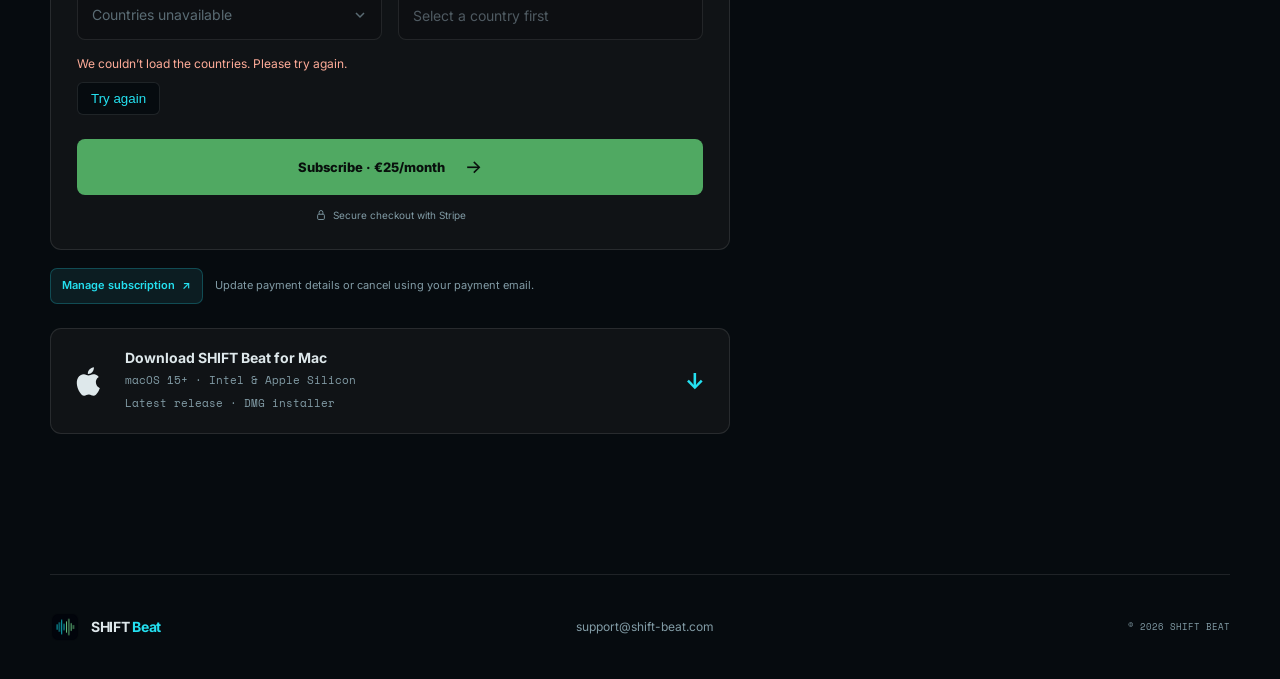
==== commit 420b9832: "Update supported audio input formats" ====
--- a/index.html
+++ b/index.html
@@ -21,7 +21,7 @@
     <meta name="twitter:title" content="SHIFT Beat — Find your next transition" />
     <meta name="twitter:description" content="Analyze your local library. Find the cut. Feel the shift." />
     <meta name="twitter:image" content="https://shift-beat.com/assets/social-card.png" />
-    <script type="application/ld+json">{"@context": "https://schema.org", "@type": "SoftwareApplication", "name": "SHIFT Beat", "url": "https://shift-beat.com/", "operatingSystem": "macOS 15 or newer", "applicationCategory": "MultimediaApplication", "description": "Offline music analysis for DJ entry and exit points, Build and Release transition matches, and cue exports.", "offers": {"@type": "Offer", "price": "25", "priceCurrency": "EUR", "description": "Monthly subscription. EUR 25 per month. Cancel anytime."}, "featureList": ["Playlist metadata export to Serato and rekordbox", "Analyze MP3, AIFF and WAV files from your local library", "Find entry and exit points with beat and downbeat detection", "Explore up to 25 Build and 25 Release matches per track", "Compare compatible tracks within \u00b18 BPM", "Reopen saved analysis without rescanning your music", "Export CSV, JSON and rekordbox XML cues"]}</script>
+    <script type="application/ld+json">{"@context": "https://schema.org", "@type": "SoftwareApplication", "name": "SHIFT Beat", "url": "https://shift-beat.com/", "operatingSystem": "macOS 15 or newer", "applicationCategory": "MultimediaApplication", "description": "Offline music analysis for DJ entry and exit points, Build and Release transition matches, and cue exports.", "offers": {"@type": "Offer", "price": "25", "priceCurrency": "EUR", "description": "Monthly subscription. EUR 25 per month. Cancel anytime."}, "featureList": ["Playlist metadata export to Serato and rekordbox", "Analyze MP3, AIF/AIFF, FLAC, WAV, and AAC files from your local library", "Find entry and exit points with beat and downbeat detection", "Explore up to 25 Build and 25 Release matches per track", "Compare compatible tracks within \u00b18 BPM", "Reopen saved analysis without rescanning your music", "Export CSV, JSON and rekordbox XML cues"]}</script>
     <link rel="stylesheet" href="styles.css" />
     <script src="app.js" defer></script>
   </head>
@@ -77,7 +77,7 @@
           <h2 id="key-points-title">Analyze once.<br />Explore more.</h2>
         </div>
         <ul class="key-points-list">
-          <li>Analyze MP3, AIFF and WAV files from your local library</li>
+          <li>Analyze MP3, AIF/AIFF, FLAC, WAV, and AAC files from your local library</li>
           <li>Find entry and exit points with beat and downbeat detection</li>
           <li>Explore up to 25 Build and 25 Release matches per track</li>
           <li>Compare compatible tracks within ±8 BPM</li>
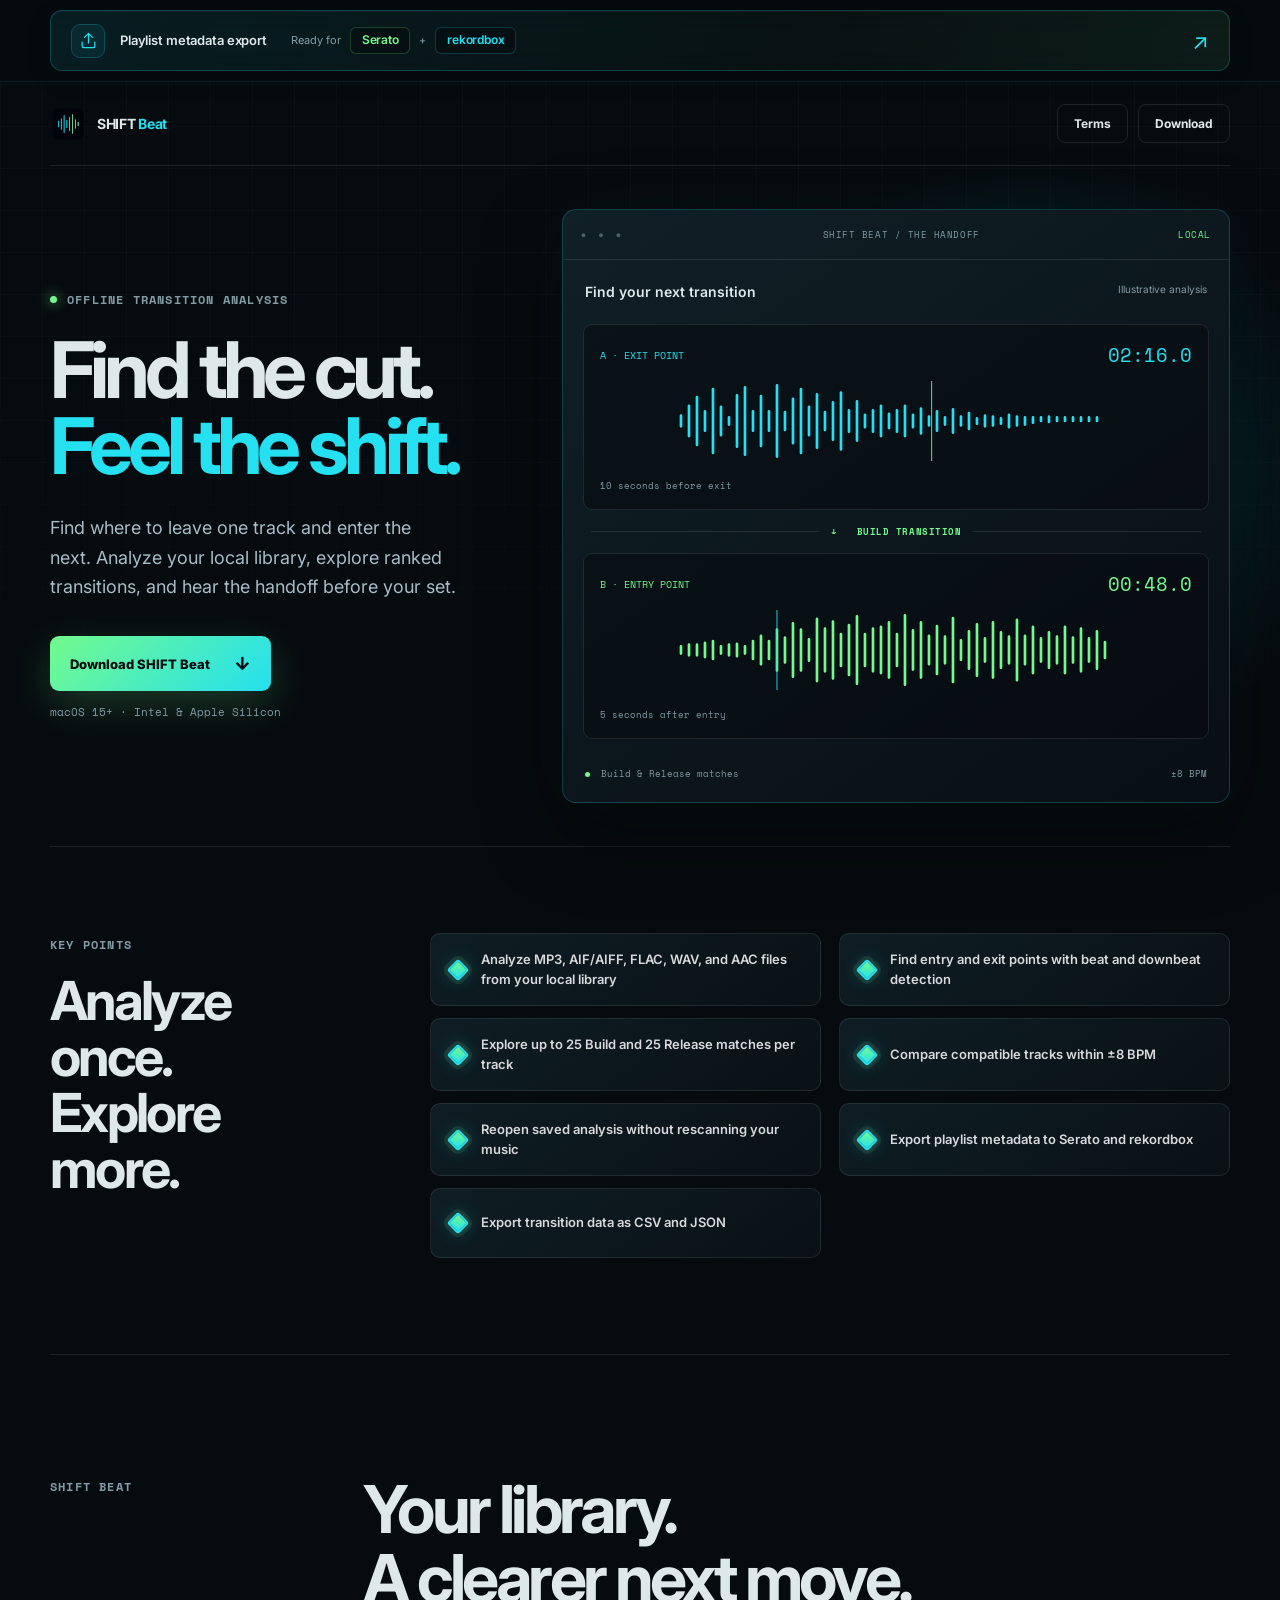
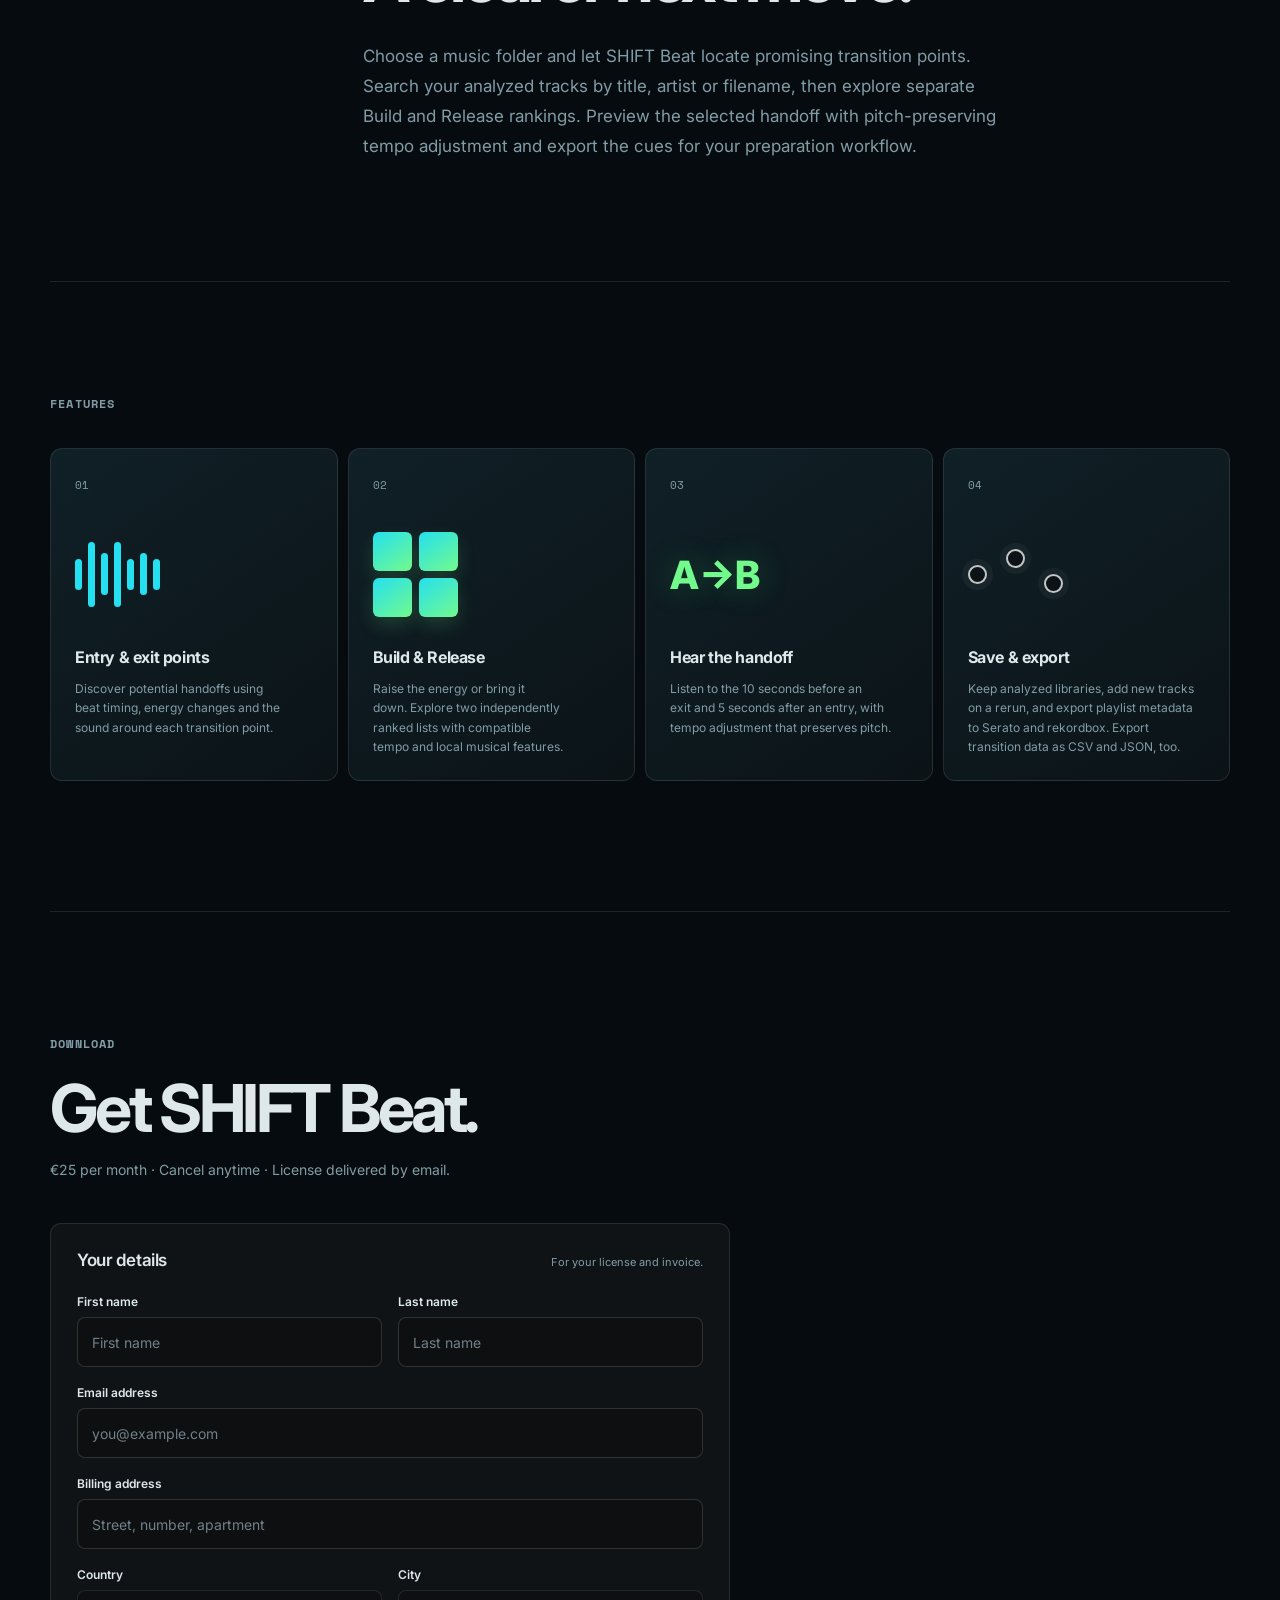
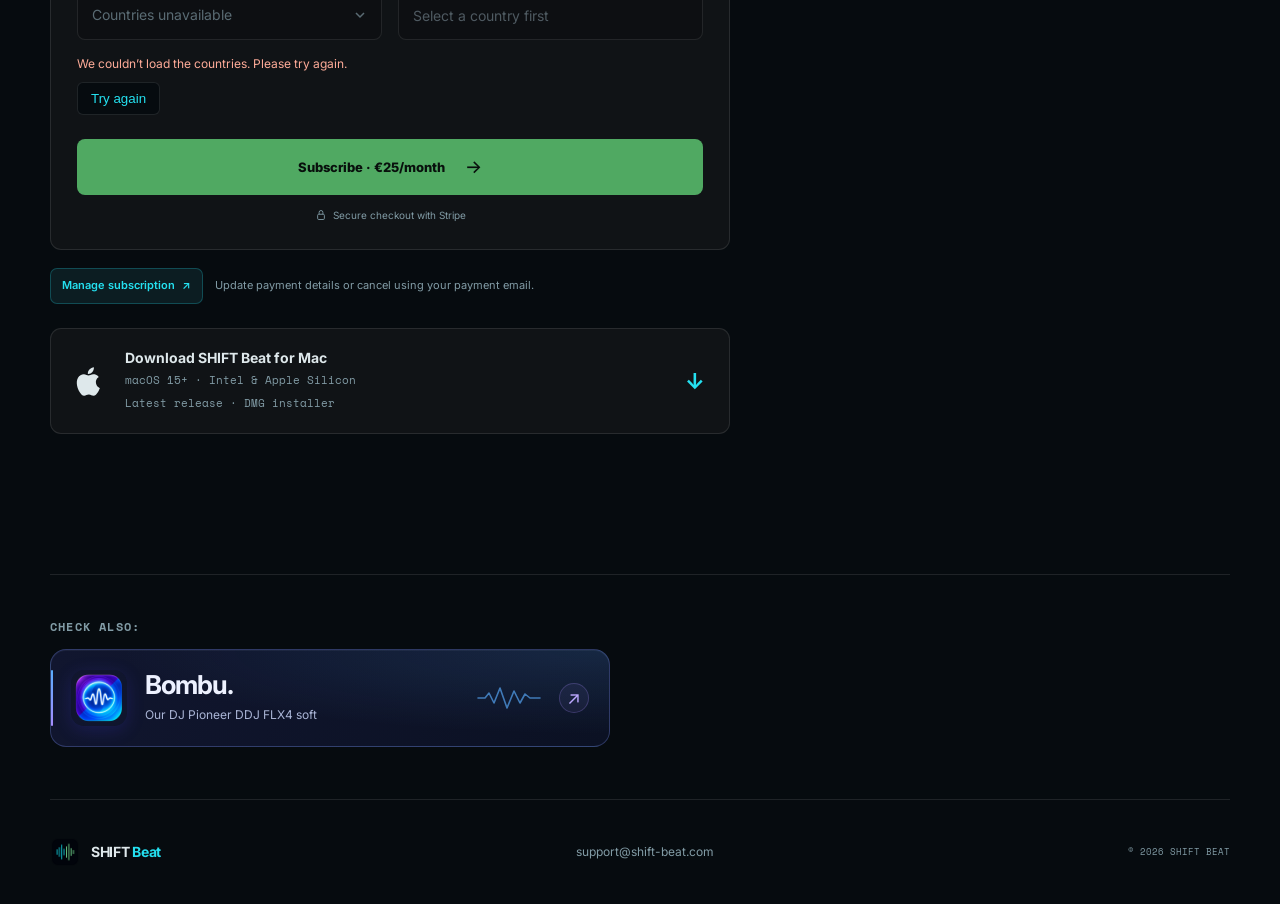
==== commit 07033b63: "Add Bombu product page and cross-promotion" ====
--- a/index.html
+++ b/index.html
@@ -164,6 +164,15 @@
           </a>
         </div>
       </section>
+      <section class="also-product" aria-labelledby="also-product-title">
+        <p class="section-label">Check also:</p>
+        <a class="also-product-card" href="/product-bombu/">
+          <img src="product-bombu/assets/bombu-icon.png" width="56" height="56" alt="" loading="lazy" />
+          <div class="also-product-copy"><h2 id="also-product-title">Bombu.</h2><span class="also-product-description">Our DJ Pioneer DDJ FLX4 soft</span></div>
+          <svg class="also-product-wave" viewBox="0 0 64 24" fill="none" aria-hidden="true"><path d="M1 12h7l4-5 5 10 6-15 7 20 7-17 6 12 5-9 5 4h10" stroke="currentColor" stroke-width="1.6" stroke-linecap="round" stroke-linejoin="round"/></svg>
+          <span class="also-product-arrow" aria-hidden="true">↗</span>
+        </a>
+      </section>
     </main>
 
 
--- a/styles.css
+++ b/styles.css
@@ -184,3 +184,18 @@
  .billing-field input,.billing-field select { font-size:16px; }
  .billing-submit { margin-top:22px; }
 }
+
+/* Bombu's compact blue/violet card is scoped to this product link. */
+.also-product { padding:40px 0 52px; border-top:1px solid var(--line); }
+.also-product-card { position:relative; isolation:isolate; overflow:hidden; display:flex; align-items:center; gap:18px; width:100%; max-width:560px; margin-top:16px; padding:20px; border:1px solid rgba(130,153,255,.28); border-radius:16px; background:radial-gradient(ellipse at 100% 0,rgba(89,173,255,.14),transparent 62%),linear-gradient(115deg,#11162f,#0b1123); box-shadow:inset 0 1px 0 rgba(199,209,255,.06); transition:border-color .2s,box-shadow .2s; }
+.also-product-card::before { position:absolute; left:0; top:20px; bottom:20px; width:2px; border-radius:2px; content:""; background:linear-gradient(#59adff,#a68cff); }
+.also-product-card:hover { border-color:rgba(166,140,255,.65); box-shadow:0 8px 28px rgba(42,69,153,.15),inset 0 1px 0 rgba(199,209,255,.1); }
+.also-product-card:focus-visible { outline:2px solid #a68cff; outline-offset:4px; }
+.also-product-card img { flex:0 0 auto; width:56px; height:56px; border-radius:13px; box-shadow:0 4px 18px rgba(72,62,235,.2); }
+.also-product-copy { min-width:0; }
+.also-product-card h2 { margin:0 0 6px; color:#edf1ff; font-size:26px; line-height:1.1; letter-spacing:-.04em; }
+.also-product-description { display:block; color:#aab5d6; font-size:12px; line-height:1.6; text-wrap:pretty; }
+.also-product-wave { flex:0 0 auto; width:64px; height:24px; margin-left:auto; color:#59adff; opacity:.65; }
+.also-product-arrow { flex:0 0 auto; display:grid; place-items:center; width:30px; height:30px; margin-left:auto; border:1px solid rgba(166,140,255,.24); border-radius:50%; background:rgba(166,140,255,.07); color:#bda9ff; font-size:18px; }
+.also-product-wave + .also-product-arrow { margin-left:0; }
+@media(max-width:560px) { .also-product-card { padding:16px; gap:14px; border-radius:13px; } .also-product-card img { width:48px; height:48px; border-radius:11px; } .also-product-card h2 { font-size:24px; } .also-product-wave { display:none; } .also-product-wave + .also-product-arrow { margin-left:auto; } }
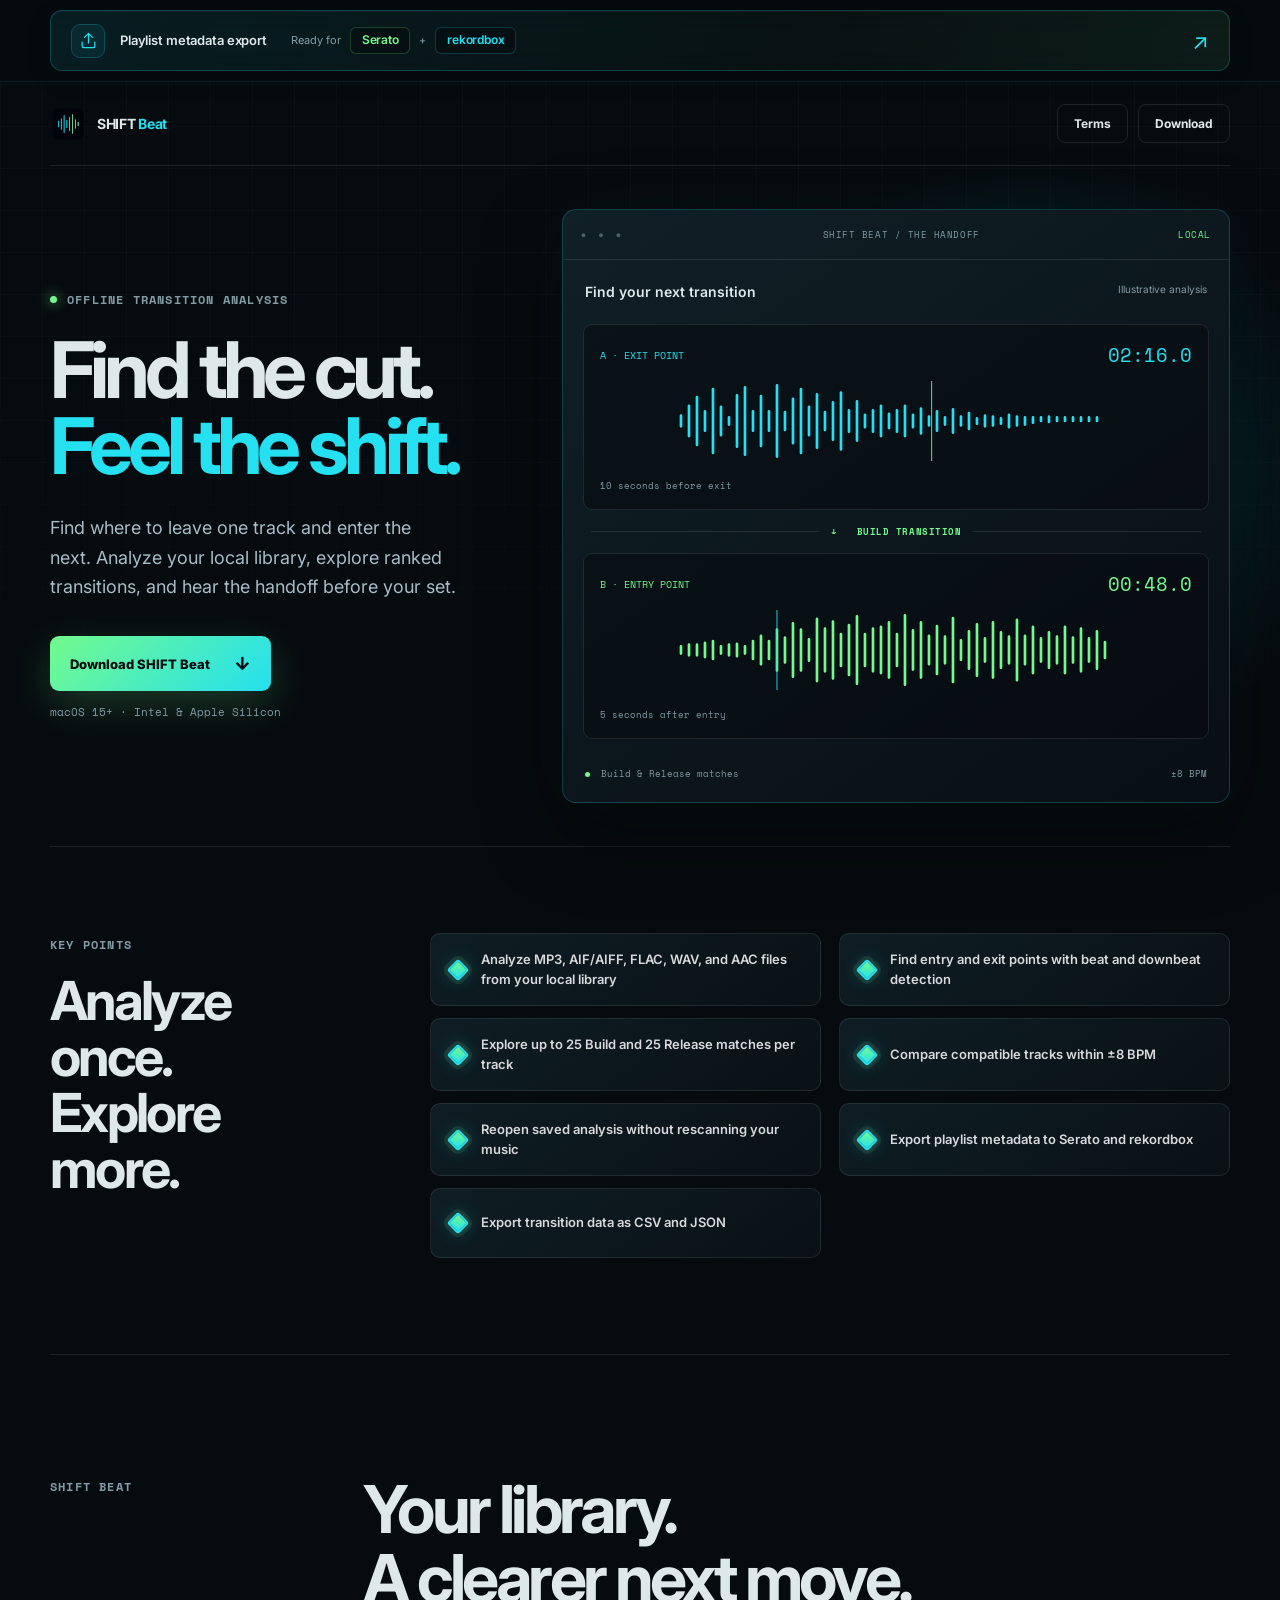
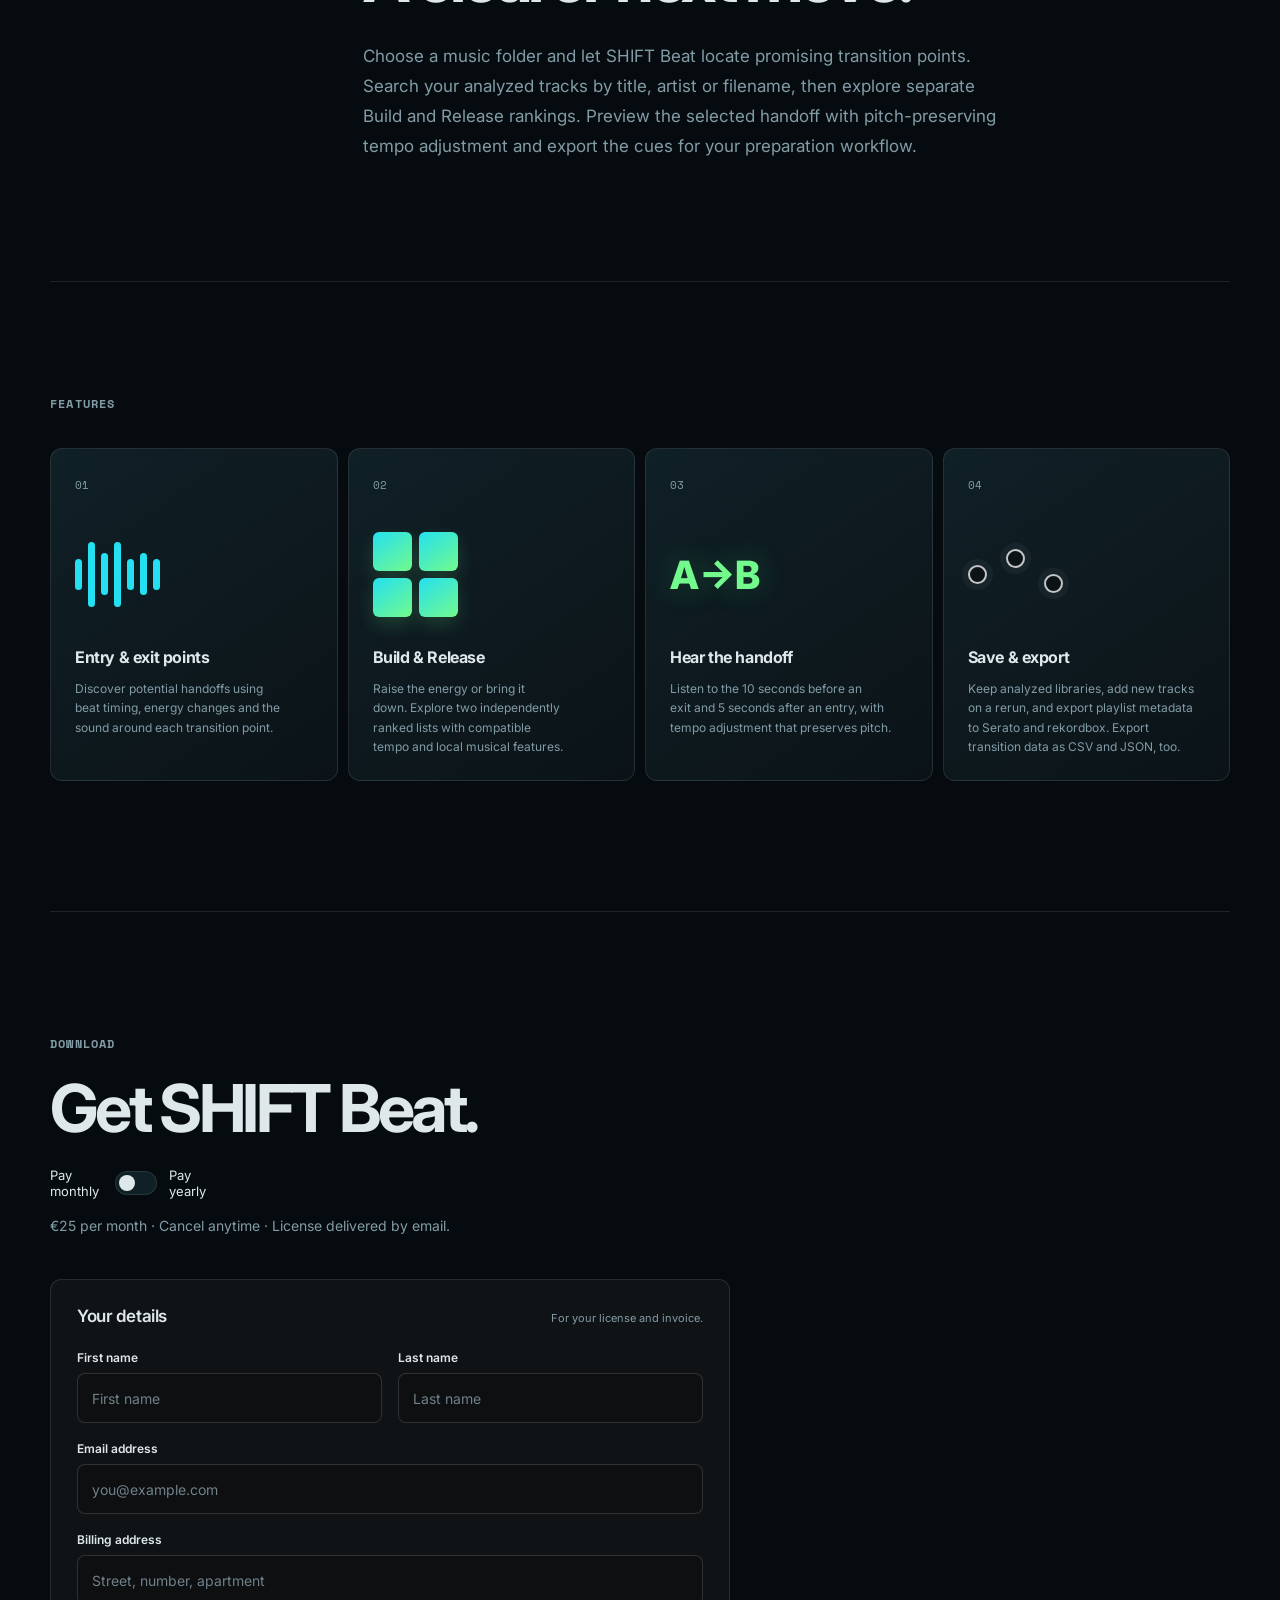
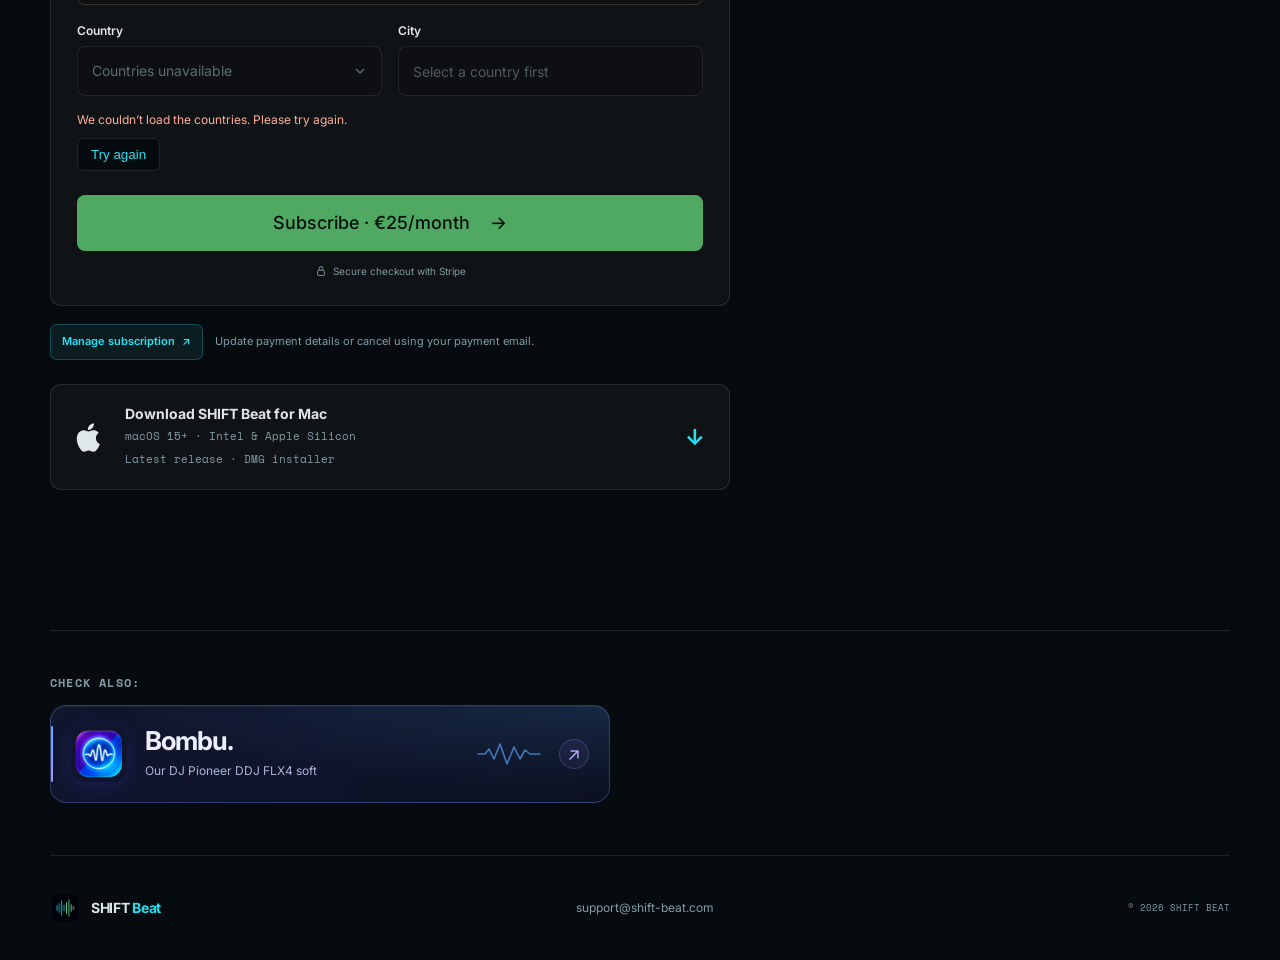
==== commit 3f5e1d8a: "Add SHIFT Beat monthly and yearly subscription plans" ====
--- a/index.html
+++ b/index.html
@@ -21,7 +21,7 @@
     <meta name="twitter:title" content="SHIFT Beat — Find your next transition" />
     <meta name="twitter:description" content="Analyze your local library. Find the cut. Feel the shift." />
     <meta name="twitter:image" content="https://shift-beat.com/assets/social-card.png" />
-    <script type="application/ld+json">{"@context": "https://schema.org", "@type": "SoftwareApplication", "name": "SHIFT Beat", "url": "https://shift-beat.com/", "operatingSystem": "macOS 15 or newer", "applicationCategory": "MultimediaApplication", "description": "Offline music analysis for DJ entry and exit points, Build and Release transition matches, and cue exports.", "offers": {"@type": "Offer", "price": "25", "priceCurrency": "EUR", "description": "Monthly subscription. EUR 25 per month. Cancel anytime."}, "featureList": ["Playlist metadata export to Serato and rekordbox", "Analyze MP3, AIF/AIFF, FLAC, WAV, and AAC files from your local library", "Find entry and exit points with beat and downbeat detection", "Explore up to 25 Build and 25 Release matches per track", "Compare compatible tracks within \u00b18 BPM", "Reopen saved analysis without rescanning your music", "Export CSV, JSON and rekordbox XML cues"]}</script>
+    <script type="application/ld+json">{"@context": "https://schema.org", "@type": "SoftwareApplication", "name": "SHIFT Beat", "url": "https://shift-beat.com/", "operatingSystem": "macOS 15 or newer", "applicationCategory": "MultimediaApplication", "description": "Offline music analysis for DJ entry and exit points, Build and Release transition matches, and cue exports.", "offers": [{"@type": "Offer", "price": "25", "priceCurrency": "EUR", "description": "Monthly subscription. EUR 25 per month. Cancel anytime."}, {"@type": "Offer", "price": "200", "priceCurrency": "EUR", "description": "Yearly subscription. EUR 200 per year. Cancel anytime."}], "featureList": ["Playlist metadata export to Serato and rekordbox", "Analyze MP3, AIF/AIFF, FLAC, WAV, and AAC files from your local library", "Find entry and exit points with beat and downbeat detection", "Explore up to 25 Build and 25 Release matches per track", "Compare compatible tracks within ±8 BPM", "Reopen saved analysis without rescanning your music", "Export CSV, JSON and rekordbox XML cues"]}</script>
     <link rel="stylesheet" href="styles.css" />
     <script src="app.js" defer></script>
   </head>
@@ -134,7 +134,8 @@
       <section class="download" id="download" aria-labelledby="download-title">
         <p class="section-label">Download</p>
         <h2 id="download-title">Get SHIFT Beat.</h2>
-        <p class="download-note">€25 per month · Cancel anytime · License delivered by email.</p>
+        <label class="billing-plan-toggle"><span>Pay monthly</span><input id="billing-yearly" type="checkbox" role="switch" aria-label="Pay yearly" /><span class="billing-plan-track" aria-hidden="true"></span><span>Pay yearly</span></label>
+        <p class="download-note" aria-live="polite"><span class="subscription-price"><span id="subscription-price">€25 per month</span><small class="yearly-discount" id="yearly-discount" hidden>33% off</small></span> · Cancel anytime · License delivered by email.</p>
 
         <form class="purchase-form" id="purchase-form" novalidate>
           <div class="billing-heading"><h3>Your details</h3><p>For your license and invoice.</p></div>
@@ -149,7 +150,7 @@
             </div>
           </fieldset>
           <div class="billing-catalog-feedback"><p id="billing-catalog-status" role="status" aria-live="polite"></p><button id="billing-retry" type="button" hidden>Try again</button></div>
-          <button class="billing-submit" id="purchase-button" type="submit" disabled>Subscribe · €25/month <span aria-hidden="true">→</span></button>
+          <button class="billing-submit" id="purchase-button" type="submit" disabled><span id="subscribe-label">Subscribe · €25/month</span> <span aria-hidden="true">→</span></button>
           <p class="billing-checkout-note"><svg viewBox="0 0 16 16" aria-hidden="true"><rect x="3.5" y="7" width="9" height="7" rx="1.5"/><path d="M5.5 7V4.5a2.5 2.5 0 0 1 5 0V7"/></svg>Secure checkout with Stripe</p>
           <p class="purchase-status" id="purchase-status" role="status" aria-live="polite"></p>
         </form>
--- a/styles.css
+++ b/styles.css
@@ -68,6 +68,17 @@
 .download { padding:120px 0 140px; }
 .download h2 { margin-top:24px; }
 .download-note { margin:18px 0 45px; color:var(--muted); font-size:14px; }
+.billing-plan-toggle { position:relative; display:flex; align-items:center; justify-content:center; gap:12px; width:fit-content; max-width:100%; margin:24px 0 0; font-size:13px; cursor:pointer; }
+.billing-plan-toggle input { position:absolute; width:1px; height:1px; opacity:0; }
+.billing-plan-track { position:relative; flex:0 0 42px; height:24px; border:1px solid var(--line); border-radius:20px; background:var(--panel-light); }
+.billing-plan-track::after { content:""; position:absolute; top:3px; left:3px; width:16px; height:16px; border-radius:50%; background:var(--text); }
+.billing-plan-toggle input:checked + .billing-plan-track { background:var(--green); }
+.billing-plan-toggle input:checked + .billing-plan-track::after { transform:translateX(18px); }
+.billing-plan-toggle input:focus-visible + .billing-plan-track { outline:2px solid var(--cyan); outline-offset:4px; }
+.billing-plan-toggle:has(input:disabled) { cursor:wait; }
+.subscription-price { display:inline-flex; align-items:center; gap:7px; white-space:nowrap; }
+.yearly-discount { padding:3px 6px; border-radius:4px; background:rgba(128,128,128,.5); color:#d3d3d3; font-size:10px; font-weight:500; line-height:1.3; }
+.yearly-discount[hidden] { display:none; }
 .purchase-form { max-width:680px; margin:0 0 18px; padding:24px; border:1px solid var(--line); border-radius:11px; background:rgba(21,23,26,.76); }
 .purchase-form label { display:block; margin:0 0 10px; color:#d7d8da; font-size:12px; font-weight:700; }
 .purchase-row { display:grid; grid-template-columns:1fr auto; gap:10px; }
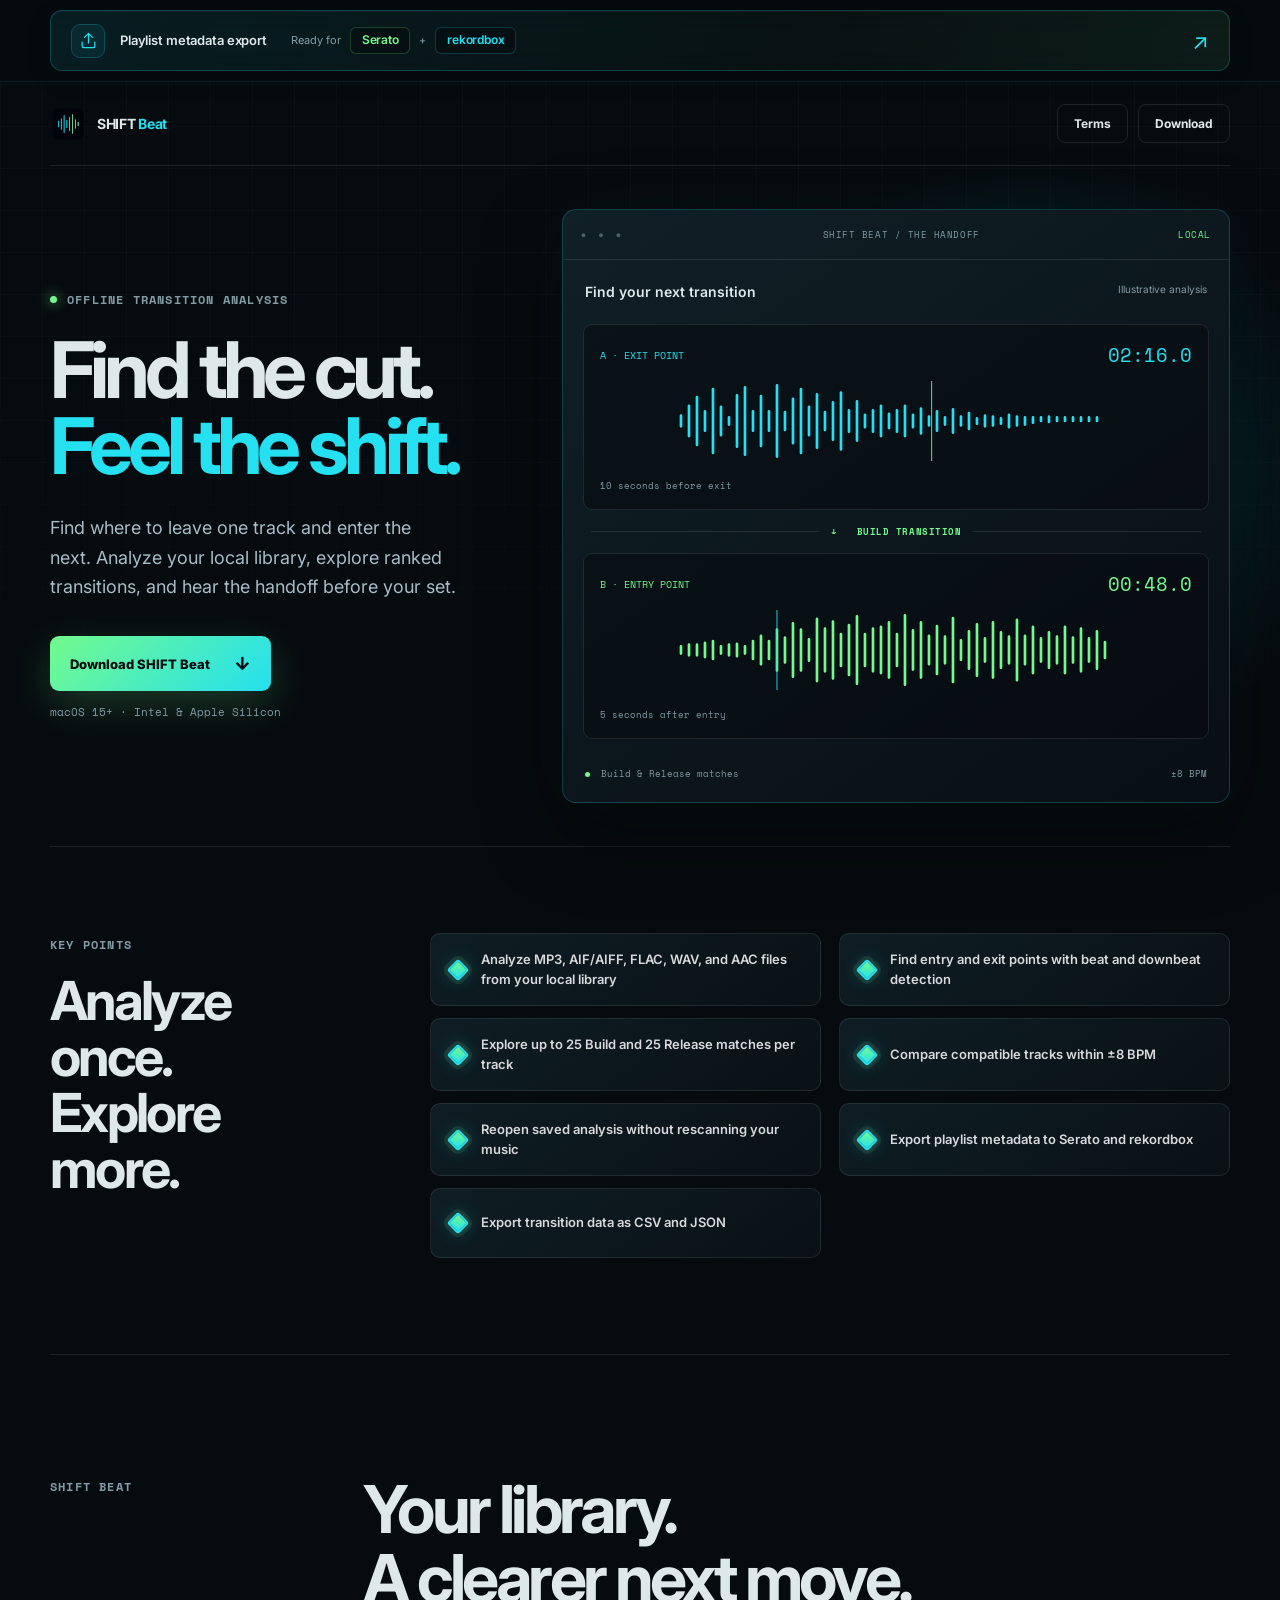
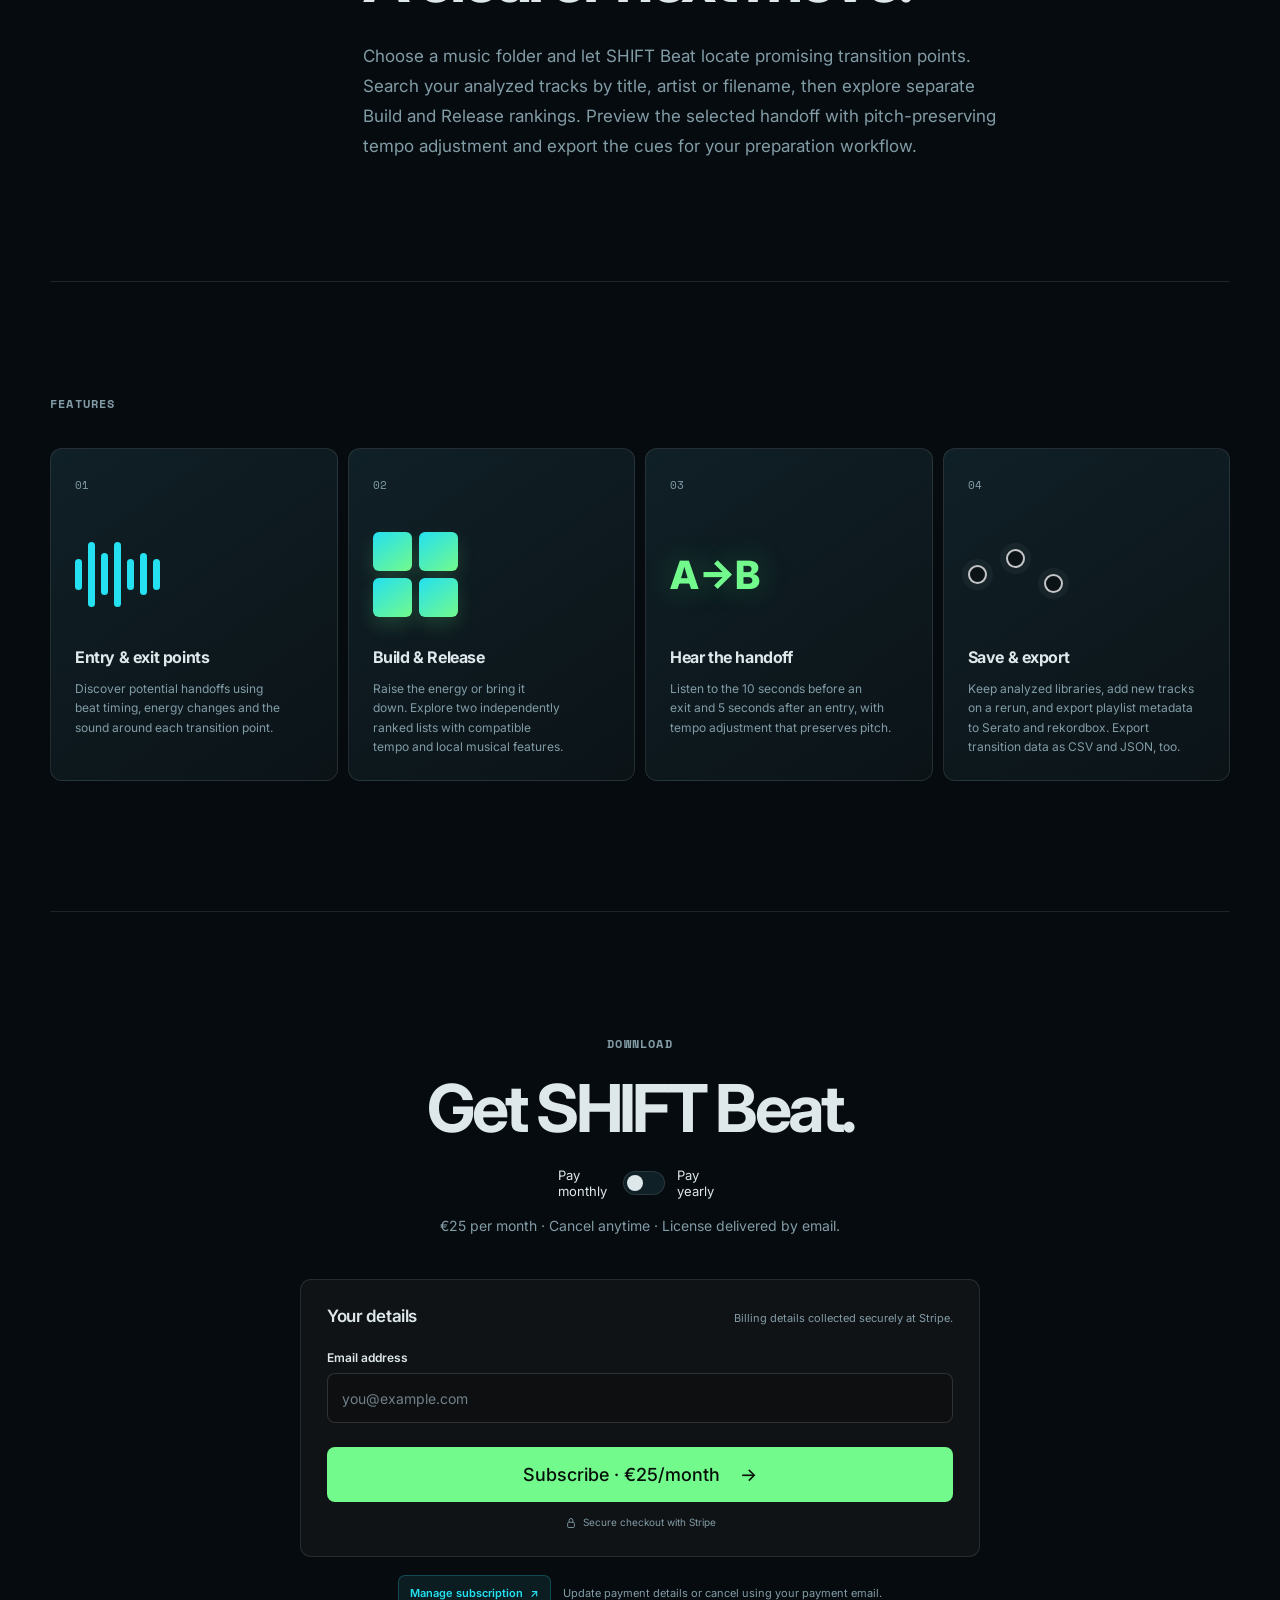
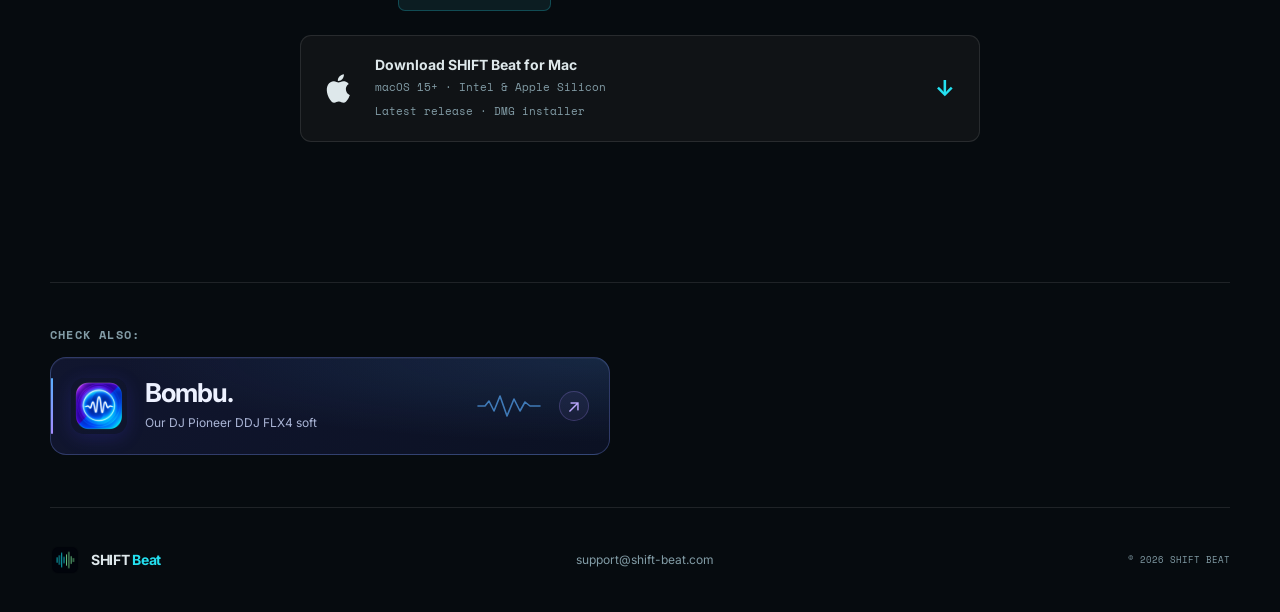
==== commit 90fbe43a: "Simplify SHIFT Beat checkout to email with Stripe billing collection" ====
--- a/index.html
+++ b/index.html
@@ -23,7 +23,7 @@
     <meta name="twitter:image" content="https://shift-beat.com/assets/social-card.png" />
     <script type="application/ld+json">{"@context": "https://schema.org", "@type": "SoftwareApplication", "name": "SHIFT Beat", "url": "https://shift-beat.com/", "operatingSystem": "macOS 15 or newer", "applicationCategory": "MultimediaApplication", "description": "Offline music analysis for DJ entry and exit points, Build and Release transition matches, and cue exports.", "offers": [{"@type": "Offer", "price": "25", "priceCurrency": "EUR", "description": "Monthly subscription. EUR 25 per month. Cancel anytime."}, {"@type": "Offer", "price": "200", "priceCurrency": "EUR", "description": "Yearly subscription. EUR 200 per year. Cancel anytime."}], "featureList": ["Playlist metadata export to Serato and rekordbox", "Analyze MP3, AIF/AIFF, FLAC, WAV, and AAC files from your local library", "Find entry and exit points with beat and downbeat detection", "Explore up to 25 Build and 25 Release matches per track", "Compare compatible tracks within ±8 BPM", "Reopen saved analysis without rescanning your music", "Export CSV, JSON and rekordbox XML cues"]}</script>
     <link rel="stylesheet" href="styles.css" />
-    <script src="app.js" defer></script>
+    <script src="app.js?v=20261126-stripe-billing" defer></script>
   </head>
   <body>
     <a class="skip-link" href="#top">Skip to content</a>
@@ -138,18 +138,8 @@
         <p class="download-note" aria-live="polite"><span class="subscription-price"><span id="subscription-price">€25 per month</span><small class="yearly-discount" id="yearly-discount" hidden>33% off</small></span> · Cancel anytime · License delivered by email.</p>
 
         <form class="purchase-form" id="purchase-form" novalidate>
-          <div class="billing-heading"><h3>Your details</h3><p>For your license and invoice.</p></div>
-          <fieldset class="billing-fields"><legend class="sr-only">Billing details</legend>
-            <div class="billing-grid">
-              <div class="billing-field"><label for="billing-first-name">First name</label><input id="billing-first-name" name="first_name" autocomplete="given-name" maxlength="100" placeholder="First name" required /></div>
-              <div class="billing-field"><label for="billing-last-name">Last name</label><input id="billing-last-name" name="last_name" autocomplete="family-name" maxlength="100" placeholder="Last name" required /></div>
-              <div class="billing-field billing-full"><label for="purchase-email">Email address</label><input id="purchase-email" name="email" type="email" autocomplete="email" inputmode="email" maxlength="254" placeholder="you@example.com" required /></div>
-              <div class="billing-field billing-full"><label for="billing-address">Billing address</label><input id="billing-address" name="address" autocomplete="street-address" maxlength="300" placeholder="Street, number, apartment" required /></div>
-              <div class="billing-field"><label for="billing-country">Country</label><select id="billing-country" name="country" autocomplete="country" required disabled><option value="">Loading countries…</option></select></div>
-              <div class="billing-field"><label for="billing-city">City</label><select id="billing-ro-city" name="city_id" autocomplete="address-level2" hidden disabled><option value="">Select your city</option></select><input id="billing-city" name="city" autocomplete="address-level2" maxlength="100" placeholder="Select a country first" disabled /></div>
-            </div>
-          </fieldset>
-          <div class="billing-catalog-feedback"><p id="billing-catalog-status" role="status" aria-live="polite"></p><button id="billing-retry" type="button" hidden>Try again</button></div>
+          <div class="billing-heading"><h3>Your details</h3><p>Billing details collected securely at Stripe.</p></div>
+          <div class="billing-field"><label for="purchase-email">Email address</label><input id="purchase-email" name="email" type="email" autocomplete="email" inputmode="email" maxlength="254" placeholder="you@example.com" required /></div>
           <button class="billing-submit" id="purchase-button" type="submit" disabled><span id="subscribe-label">Subscribe · €25/month</span> <span aria-hidden="true">→</span></button>
           <p class="billing-checkout-note"><svg viewBox="0 0 16 16" aria-hidden="true"><rect x="3.5" y="7" width="9" height="7" rx="1.5"/><path d="M5.5 7V4.5a2.5 2.5 0 0 1 5 0V7"/></svg>Secure checkout with Stripe</p>
           <p class="purchase-status" id="purchase-status" role="status" aria-live="polite"></p>
--- a/styles.css
+++ b/styles.css
@@ -65,7 +65,8 @@
 .midi-icon i { width:19px; height:19px; border:2px solid #c4c5c7; border-radius:50%; background:var(--panel); box-shadow:0 0 0 6px rgba(255,255,255,.04); }
 .midi-icon i:nth-child(2) { transform:translateY(-16px); } .midi-icon i:nth-child(3) { transform:translateY(9px); }
 
-.download { padding:120px 0 140px; }
+.download { display:flex; flex-direction:column; align-items:center; padding:120px 0 140px; }
+.download > .purchase-form,.download > .download-list { width:100%; }
 .download h2 { margin-top:24px; }
 .download-note { margin:18px 0 45px; color:var(--muted); font-size:14px; }
 .billing-plan-toggle { position:relative; display:flex; align-items:center; justify-content:center; gap:12px; width:fit-content; max-width:100%; margin:24px 0 0; font-size:13px; cursor:pointer; }
